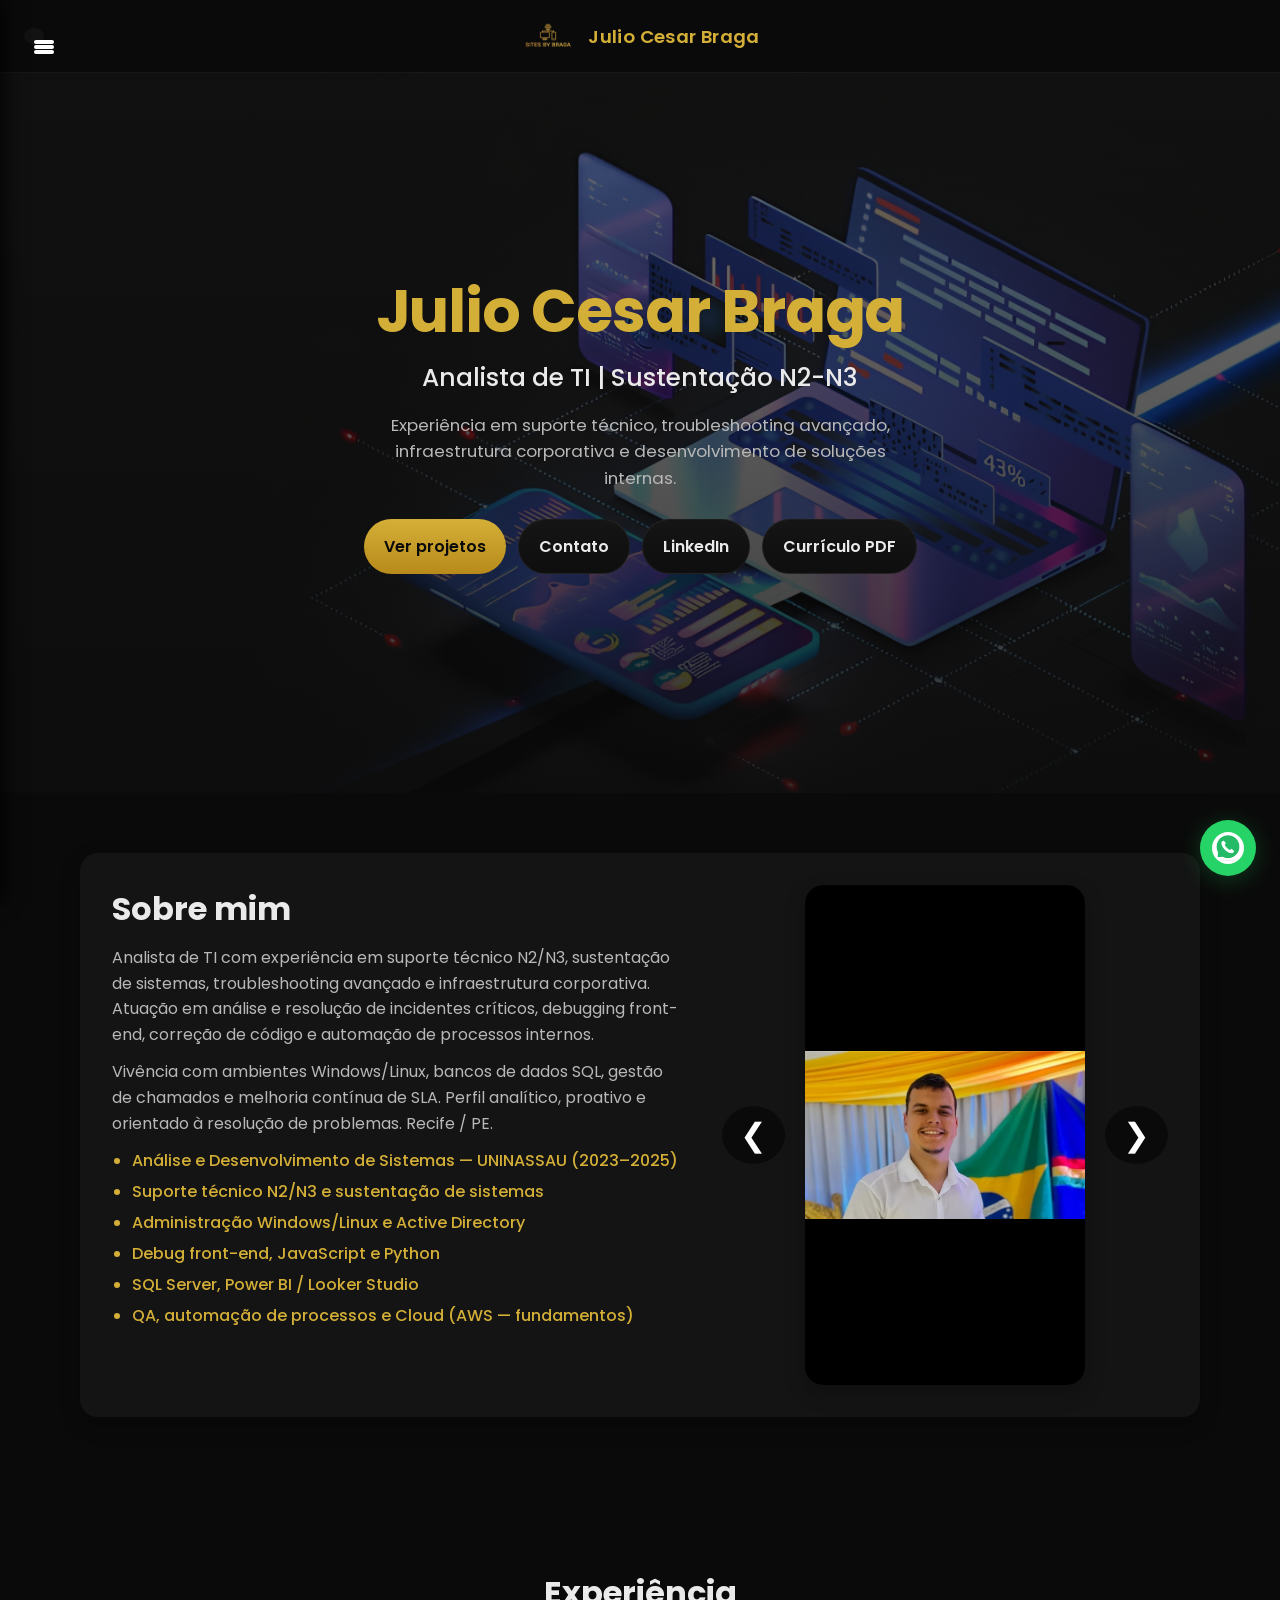
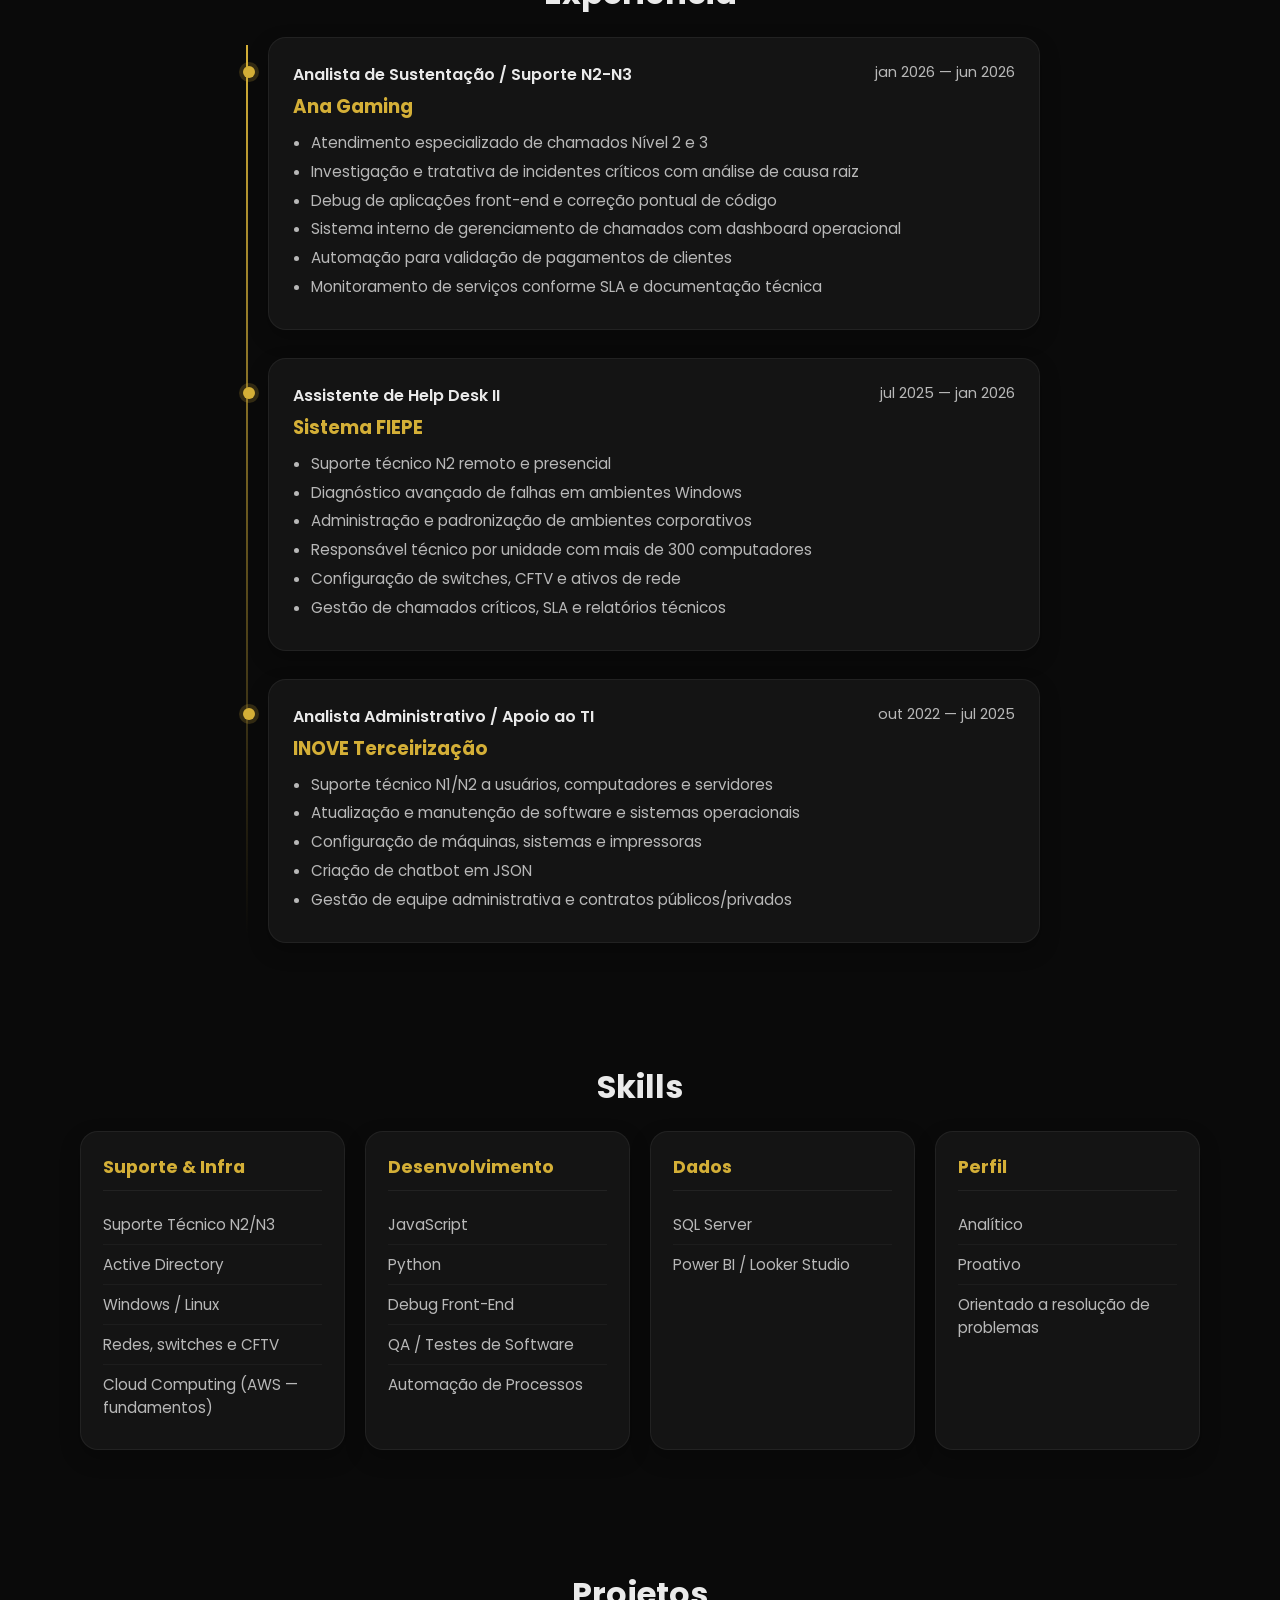
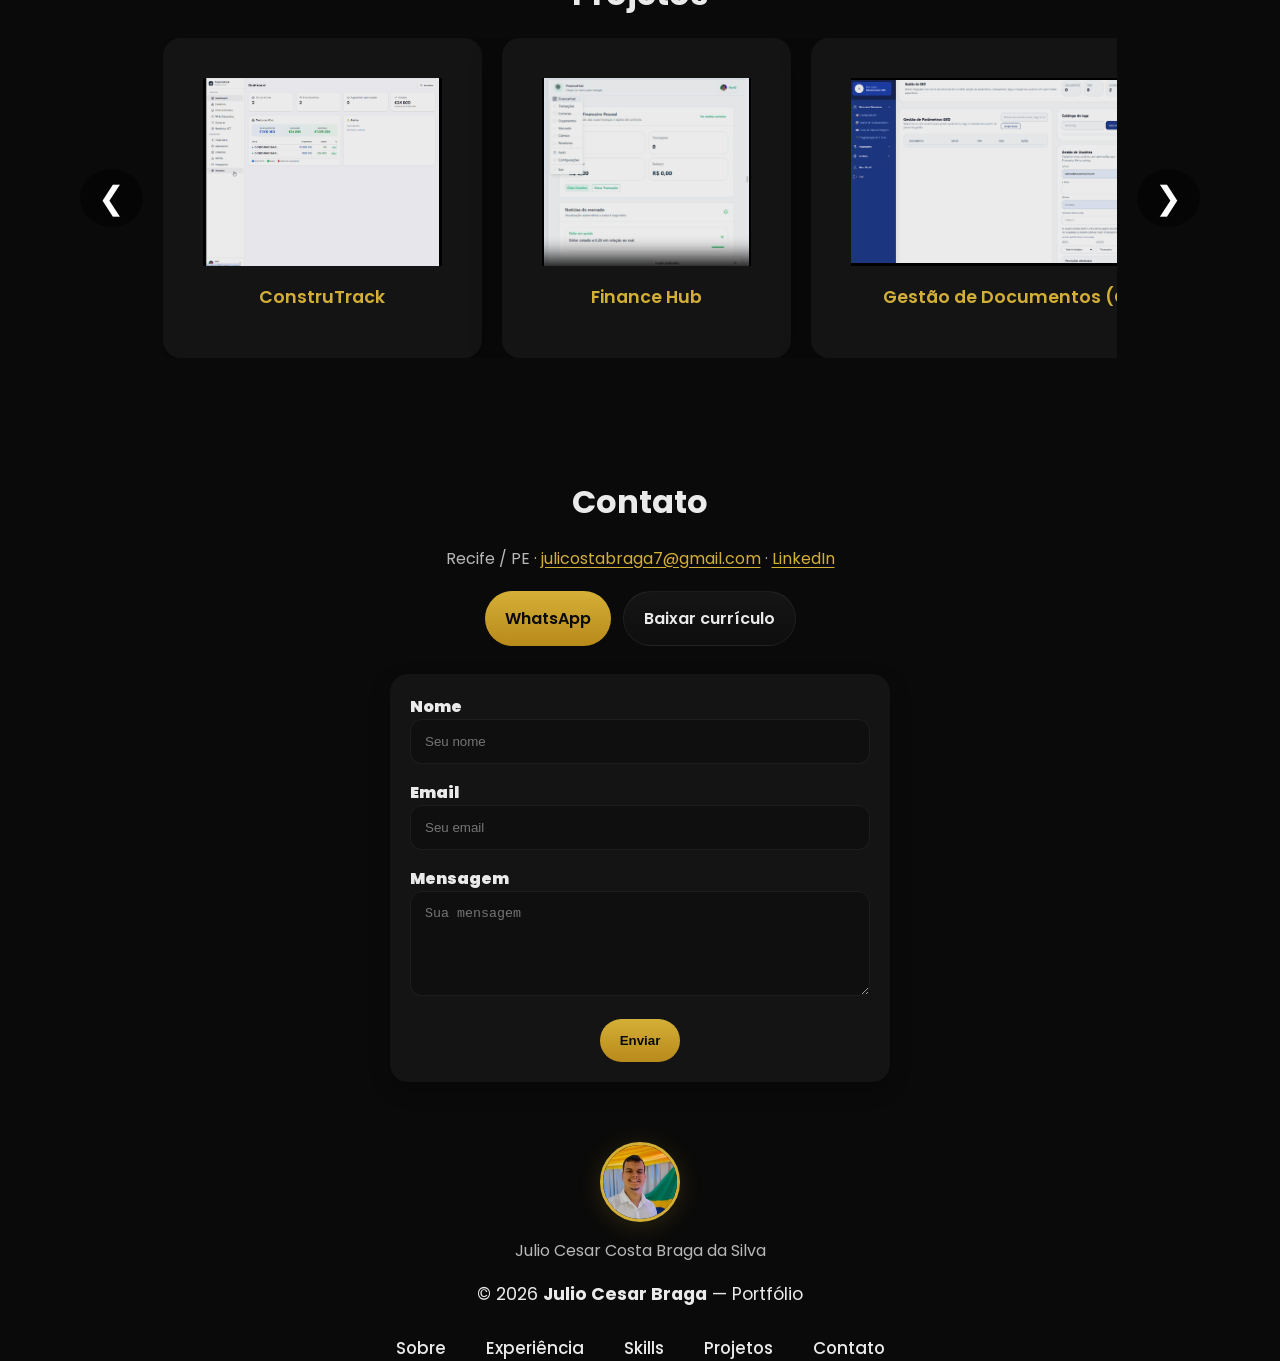
==== index.html @ 17ddb0a3 "Add root index.html for static Vercel hosting without Flask. Co-authored-by: Cursor <cursoragent@cur" ====
<!DOCTYPE html>
<html lang="pt-br">
<head>
  <meta charset="UTF-8" />
  <meta name="viewport" content="width=device-width, initial-scale=1" />
  <title>Julio Cesar Braga — Analista de TI | Sustentação N2-N3</title>
  <meta name="description" content="Portfólio de Julio Cesar Braga — Analista de TI com experiência em sustentação N2/N3, suporte, infraestrutura e desenvolvimento de sistemas." />
  <link rel="icon" href="/static/favicon.svg" type="image/svg+xml">
  <link rel="preconnect" href="https://fonts.googleapis.com">
  <link rel="preconnect" href="https://fonts.gstatic.com" crossorigin>
  <link href="https://fonts.googleapis.com/css2?family=Poppins:wght@300;400;500;600;700&display=swap" rel="stylesheet">
  <link rel="stylesheet" href="/static/styles.css">
</head>
<body>
  <header>
    <div class="nav-header">
      <button class="btn hamb" aria-label="Abrir menu" onclick="toggleMobile()">
        <span class="hamb-icon"></span>
      </button>
      <a href="#topo" class="brand-lockup">
        <img src="/static/img/imghead.png" alt="" class="header-logo" />
        <span class="brand-name">Julio Cesar Braga</span>
      </a>
    </div>
  </header>

  <div id="backdrop" onclick="toggleMobile(false)"></div>
  <nav id="drawer" aria-hidden="true">
    <a href="#sobre" onclick="toggleMobile(false)">Sobre</a>
    <a href="#experiencia" onclick="toggleMobile(false)">Experiência</a>
    <a href="#skills" onclick="toggleMobile(false)">Skills</a>
    <a href="#portfolio" onclick="toggleMobile(false)">Projetos</a>
    <a href="#contato" onclick="toggleMobile(false)">Contato</a>
  </nav>

  <main id="topo">
    <section class="hero">
      <div class="container hero-inner">
        <p class="hero-brand">Julio Cesar Braga</p>
        <h1>Analista de TI | Sustentação N2-N3</h1>
        <p class="muted hero-lead">Experiência em suporte técnico, troubleshooting avançado, infraestrutura corporativa e desenvolvimento de soluções internas.</p>
        <div class="hero-ctas">
          <a href="#portfolio" class="btn gold">Ver projetos</a>
          <a href="#contato" class="btn">Contato</a>
          <a href="https://www.linkedin.com/in/julio-cesar-389a39224" class="btn" target="_blank" rel="noopener">LinkedIn</a>
          <a href="/static/curriculo-julio-cesar.pdf" class="btn" target="_blank" rel="noopener">Currículo PDF</a>
        </div>
      </div>
    </section>

    <section id="sobre" class="section quem-sou-eu">
      <div class="container quem-sou-eu-container">
        <div class="quem-sou-eu-info">
          <h2 class="title-lg">Sobre mim</h2>
          <p>Analista de TI com experiência em suporte técnico N2/N3, sustentação de sistemas, troubleshooting avançado e infraestrutura corporativa. Atuação em análise e resolução de incidentes críticos, debugging front-end, correção de código e automação de processos internos.</p>
          <p class="muted" style="margin-top:12px">Vivência com ambientes Windows/Linux, bancos de dados SQL, gestão de chamados e melhoria contínua de SLA. Perfil analítico, proativo e orientado à resolução de problemas. Recife / PE.</p>
          <ul>
            <li>Análise e Desenvolvimento de Sistemas — UNINASSAU (2023–2025)</li>
            <li>Suporte técnico N2/N3 e sustentação de sistemas</li>
            <li>Administração Windows/Linux e Active Directory</li>
            <li>Debug front-end, JavaScript e Python</li>
            <li>SQL Server, Power BI / Looker Studio</li>
            <li>QA, automação de processos e Cloud (AWS — fundamentos)</li>
          </ul>
        </div>
        <div class="carousel-container">
          <button class="carousel-btn left" onclick="showPrev()" aria-label="Foto anterior">❮</button>
          <div class="carousel-single">
            <img id="carousel-img" src="/static/img/imgdev.jpg" alt="Foto de Julio Cesar Braga" />
          </div>
          <button class="carousel-btn right" onclick="showNext()" aria-label="Próxima foto">❯</button>
        </div>
      </div>
    </section>

    <section id="experiencia" class="section">
      <div class="container">
        <h2 class="title-lg">Experiência</h2>
        <div class="timeline">
          <article class="timeline-item">
            <div class="timeline-meta">
              <span class="timeline-role">Analista de Sustentação / Suporte N2-N3</span>
              <span class="timeline-period">jan 2026 — jun 2026</span>
            </div>
            <h3 class="timeline-company">Ana Gaming</h3>
            <ul>
              <li>Atendimento especializado de chamados Nível 2 e 3</li>
              <li>Investigação e tratativa de incidentes críticos com análise de causa raiz</li>
              <li>Debug de aplicações front-end e correção pontual de código</li>
              <li>Sistema interno de gerenciamento de chamados com dashboard operacional</li>
              <li>Automação para validação de pagamentos de clientes</li>
              <li>Monitoramento de serviços conforme SLA e documentação técnica</li>
            </ul>
          </article>

          <article class="timeline-item">
            <div class="timeline-meta">
              <span class="timeline-role">Assistente de Help Desk II</span>
              <span class="timeline-period">jul 2025 — jan 2026</span>
            </div>
            <h3 class="timeline-company">Sistema FIEPE</h3>
            <ul>
              <li>Suporte técnico N2 remoto e presencial</li>
              <li>Diagnóstico avançado de falhas em ambientes Windows</li>
              <li>Administração e padronização de ambientes corporativos</li>
              <li>Responsável técnico por unidade com mais de 300 computadores</li>
              <li>Configuração de switches, CFTV e ativos de rede</li>
              <li>Gestão de chamados críticos, SLA e relatórios técnicos</li>
            </ul>
          </article>

          <article class="timeline-item">
            <div class="timeline-meta">
              <span class="timeline-role">Analista Administrativo / Apoio ao TI</span>
              <span class="timeline-period">out 2022 — jul 2025</span>
            </div>
            <h3 class="timeline-company">INOVE Terceirização</h3>
            <ul>
              <li>Suporte técnico N1/N2 a usuários, computadores e servidores</li>
              <li>Atualização e manutenção de software e sistemas operacionais</li>
              <li>Configuração de máquinas, sistemas e impressoras</li>
              <li>Criação de chatbot em JSON</li>
              <li>Gestão de equipe administrativa e contratos públicos/privados</li>
            </ul>
          </article>
        </div>
      </div>
    </section>

    <section id="skills" class="section">
      <div class="container">
        <h2 class="title-lg">Skills</h2>
        <div class="skills-grid">
          <div class="skill-group">
            <h3>Suporte & Infra</h3>
            <ul>
              <li>Suporte Técnico N2/N3</li>
              <li>Active Directory</li>
              <li>Windows / Linux</li>
              <li>Redes, switches e CFTV</li>
              <li>Cloud Computing (AWS — fundamentos)</li>
            </ul>
          </div>
          <div class="skill-group">
            <h3>Desenvolvimento</h3>
            <ul>
              <li>JavaScript</li>
              <li>Python</li>
              <li>Debug Front-End</li>
              <li>QA / Testes de Software</li>
              <li>Automação de Processos</li>
            </ul>
          </div>
          <div class="skill-group">
            <h3>Dados</h3>
            <ul>
              <li>SQL Server</li>
              <li>Power BI / Looker Studio</li>
            </ul>
          </div>
          <div class="skill-group">
            <h3>Perfil</h3>
            <ul>
              <li>Analítico</li>
              <li>Proativo</li>
              <li>Orientado a resolução de problemas</li>
            </ul>
          </div>
        </div>
      </div>
    </section>

    <section id="portfolio" class="section">
      <div class="container">
        <h2 class="title-lg">Projetos</h2>
        <div class="carousel-container">
          <button class="carousel-btn left" onclick="moveCarousel(-1)" aria-label="Anterior">❮</button>
          <div class="carousel" id="carousel">

            <div class="carousel-item projeto-preview">
              <div class="preview-anim">
                <div class="projeto-carousel">
                  <img src="/static/img/contrutrack.png" alt="ConstruTrack" class="preview-img" />
                </div>
                <div class="preview-overlay">
                  <div class="preview-actions">
                    <button type="button" class="btn-overlay" onclick="openConstructrackModal(false)">Detalhes</button>
                  </div>
                </div>
              </div>
              <div class="preview-title">ConstruTrack</div>
            </div>

            <div class="carousel-item projeto-preview">
              <div class="preview-anim">
                <div class="projeto-carousel">
                  <img src="/static/img/finance-hub.png" alt="Finance Hub" class="preview-img" />
                </div>
                <div class="preview-overlay">
                  <div class="preview-actions">
                    <button type="button" class="btn-overlay" onclick="openFinanceHubModal(false)">Detalhes</button>
                  </div>
                </div>
              </div>
              <div class="preview-title">Finance Hub</div>
            </div>

            <div class="carousel-item projeto-preview">
              <div class="preview-anim">
                <div class="projeto-carousel">
                  <img src="/static/img/ged-recursos-humanos.png" alt="Módulo de Recursos Humanos" class="preview-img projeto-carousel-img" id="projetoImg" />
                  <button type="button" class="projeto-carousel-btn prev" onclick="mudarImagemProjeto(-1)">❮</button>
                  <button type="button" class="projeto-carousel-btn next" onclick="mudarImagemProjeto(1)">❯</button>
                </div>
                <div class="preview-overlay">
                  <div class="preview-actions">
                    <button type="button" class="btn-overlay" onclick="openGedModal()">Detalhes</button>
                  </div>
                </div>
              </div>
              <div class="preview-title">Gestão de Documentos (GED)</div>
            </div>

            <div class="carousel-item projeto-preview">
              <div class="preview-anim">
                <img src="/static/img/jessicafreitas.jpg" alt="Site Jessica Freitas" class="preview-img" />
                <div class="preview-overlay">
                  <div class="preview-actions">
                    <a href="https://68085a242d617168facb0365--verdant-naiad-d58384.netlify.app/" target="_blank" rel="noopener" class="btn-overlay">Ver site</a>
                    <button type="button" class="btn-overlay" onclick="openProjectModal()">Detalhes</button>
                  </div>
                </div>
              </div>
              <div class="preview-title">Atendimento Psicológico — Jessica Freitas</div>
            </div>

            <div class="carousel-item projeto-preview">
              <div class="preview-anim">
                <div class="projeto-carousel">
                  <img src="/static/img/sistema-relatorio-tecnico.png" alt="Sistema de Relatório Técnico" class="preview-img" />
                </div>
                <div class="preview-overlay">
                  <div class="preview-actions">
                    <button type="button" class="btn-overlay" onclick="openProject3Modal(false)">Detalhes</button>
                  </div>
                </div>
              </div>
              <div class="preview-title">Sistema de Relatório Técnico</div>
            </div>

          </div>
          <button class="carousel-btn right" onclick="moveCarousel(1)" aria-label="Próximo">❯</button>
        </div>
      </div>
    </section>

    <section id="contato" class="section">
      <div class="container">
        <h2 class="title-lg">Contato</h2>
        <p class="muted contact-intro">Recife / PE · <a href="mailto:julicostabraga7@gmail.com">julicostabraga7@gmail.com</a> · <a href="https://www.linkedin.com/in/julio-cesar-389a39224" target="_blank" rel="noopener">LinkedIn</a></p>
        <div class="contact-links">
          <a href="https://wa.me/5581987370011" class="btn gold" target="_blank" rel="noopener">WhatsApp</a>
          <a href="/static/curriculo-julio-cesar.pdf" class="btn" target="_blank" rel="noopener">Baixar currículo</a>
        </div>
        <form class="card contato-form" onsubmit="sendEmail(event)">
          <label>
            Nome
            <input class="input" type="text" id="nome" placeholder="Seu nome" required>
          </label>
          <label>
            Email
            <input class="input" type="email" id="email" placeholder="Seu email" required>
          </label>
          <label>
            Mensagem
            <textarea class="input" id="mensagem" rows="5" placeholder="Sua mensagem" required></textarea>
          </label>
          <button class="btn gold" type="submit">Enviar</button>
        </form>
      </div>
    </section>
  </main>

  <footer>
    <div class="container footer">
      <div class="dev-info">
        <img src="/static/img/imgdev.jpg" alt="Julio Cesar Braga" class="dev-photo" />
        <span>Julio Cesar Costa Braga da Silva</span>
      </div>
      <span class="brand-footer">© <span id="year"></span> <b>Julio Cesar Braga</b> — Portfólio</span>
      <nav class="footer-nav">
        <a href="#sobre">Sobre</a>
        <a href="#experiencia">Experiência</a>
        <a href="#skills">Skills</a>
        <a href="#portfolio">Projetos</a>
        <a href="#contato">Contato</a>
      </nav>
    </div>
  </footer>

  <a href="https://wa.me/5581987370011" class="whatsapp-float" target="_blank" rel="noopener" aria-label="WhatsApp">
    <img src="/static/img/WhatsApp.jpg" alt="WhatsApp" class="whatsapp-icon" />
  </a>

  <!-- MODAL Jessica Freitas -->
  <div id="projectModal" class="modal" role="dialog" aria-modal="true" aria-labelledby="jessica-title">
    <div class="modal-overlay" onclick="closeProjectModal()"></div>
    <div class="modal-content">
      <button type="button" class="modal-close" onclick="closeProjectModal()" aria-label="Fechar">✕</button>
      <div class="modal-header">
        <h2 id="jessica-title">Site Institucional e Agendamento para Psicóloga</h2>
      </div>
      <div class="modal-body">
        <div class="modal-section">
          <h3>Resumo</h3>
          <p>Site institucional e de agendamento para psicóloga online. Desenvolvido com HTML5, CSS3 e JavaScript puro (Vanilla JS), sem dependência de frameworks. Conta com sistema de agendamento interativo com calendário dinâmico, bloqueio de horários por sessão, integração com WhatsApp e layout totalmente responsivo para mobile.</p>
        </div>
        <div class="modal-section">
          <h3>Funcionalidades</h3>
          <ul class="features-list">
            <li><strong>Header fixo com navegação suave</strong> entre seções</li>
            <li><strong>Menu hambúrguer responsivo</strong> para mobile</li>
            <li><strong>Modal de agendamento</strong> com abertura/fechamento por clique, ESC e clique fora</li>
            <li><strong>Calendário interativo</strong> com seleção de mês → dia → horário</li>
            <li><strong>Bloqueio de horários</strong> com sessionStorage</li>
            <li><strong>Integração com WhatsApp</strong> via wa.me</li>
            <li><strong>Validação de formulário</strong> e SEO básico</li>
          </ul>
        </div>
        <div class="modal-section">
          <h3>Tecnologias</h3>
          <div class="tech-grid">
            <div class="tech-item"><strong>HTML5</strong> — Estrutura e semântica</div>
            <div class="tech-item"><strong>CSS3</strong> — Estilização e responsividade</div>
            <div class="tech-item"><strong>JavaScript (Vanilla)</strong> — Interatividade</div>
            <div class="tech-item"><strong>Font Awesome 6</strong> — Ícones</div>
          </div>
        </div>
      </div>
      <div class="modal-footer">
        <a href="https://68085a242d617168facb0365--verdant-naiad-d58384.netlify.app/" class="btn" target="_blank" rel="noopener">Abrir site</a>
        <button type="button" class="btn gold" onclick="closeProjectModal()">Fechar</button>
      </div>
    </div>
  </div>

  <!-- MODAL GED -->
  <div id="gedModal" class="modal" role="dialog" aria-modal="true" aria-labelledby="ged-title">
    <div class="modal-overlay" onclick="closeGedModal()"></div>
    <div class="modal-content">
      <button type="button" class="modal-close" onclick="closeGedModal()" aria-label="Fechar">✕</button>
      <div class="modal-header">
        <h2 id="ged-title">Gestão de Documentos (GED)</h2>
      </div>
      <div class="modal-body">
        <div class="modal-section">
          <h3>Resumo</h3>
          <p>Módulo de gestão documental com foco em Recursos Humanos e rotinas administrativas — organização, visualização e fluxo de documentos em ambiente corporativo.</p>
        </div>
        <div class="modal-section">
          <h3>Destaques</h3>
          <ul class="features-list">
            <li>Telas de RH e gestão documental</li>
            <li>Interface orientada a operação diária</li>
            <li>Carrossel de prévias no portfólio</li>
          </ul>
        </div>
      </div>
      <div class="modal-footer">
        <button type="button" class="btn gold" onclick="closeGedModal()">Fechar</button>
      </div>
    </div>
  </div>

  <!-- MODAL Relatório Técnico -->
  <div id="project3Modal" class="modal" role="dialog" aria-modal="true" aria-labelledby="relatorio-title">
    <div class="modal-overlay" onclick="closeProject3Modal()"></div>
    <div class="modal-content">
      <button type="button" class="modal-close" onclick="closeProject3Modal()" aria-label="Fechar">✕</button>
      <div class="modal-header">
        <h2 id="relatorio-title">Sistema de Relatório Técnico</h2>
      </div>
      <div class="modal-body">
        <div class="modal-section video-section">
          <video id="project3Video" controls preload="metadata" style="width:100%; max-height:360px; background:#000">
            <source src="/static/img/projeto-relatorio-video.mp4" type="video/mp4">
            Seu navegador não suporta vídeo.
          </video>
        </div>
        <div class="modal-section">
          <h3>Resumo</h3>
          <p>Aplicação web progressiva (PWA) em React + JavaScript para geração de relatórios técnicos de engenharia civil. Permite criar, editar e exportar relatórios de vistoria predial em PDF com fotos lado a lado, editor de imagens, parecer técnico automatizado e histórico por pastas. Funciona offline; Firebase Hosting serve os ficheiros estáticos.</p>
        </div>
        <div class="modal-section">
          <h3>Funcionalidades principais</h3>
          <ul class="features-list">
            <li><strong>3 tipos de relatório</strong>: Pessoa Física, Condomínio, Empresa</li>
            <li><strong>Formulário dinâmico</strong> conforme o tipo selecionado</li>
            <li><strong>Upload de fotos</strong> com compressão automática</li>
            <li><strong>Editor de fotos embutido</strong> e comparativo no PDF</li>
            <li><strong>Parecer técnico</strong> com modelos pré-definidos</li>
            <li><strong>Histórico</strong> organizado por mês e pastas</li>
            <li><strong>Assinatura digital</strong> via canvas</li>
            <li><strong>Offline / Client-side</strong> com localStorage</li>
          </ul>
        </div>
        <div class="modal-section">
          <h3>Tecnologias</h3>
          <div class="tech-grid">
            <div class="tech-item"><strong>Linguagem:</strong> JavaScript (ES6+)</div>
            <div class="tech-item"><strong>Framework:</strong> React 18 (Vite)</div>
            <div class="tech-item"><strong>PDF:</strong> jsPDF</div>
            <div class="tech-item"><strong>Imagens:</strong> Canvas API + compressão</div>
            <div class="tech-item"><strong>Storage:</strong> localStorage</div>
            <div class="tech-item"><strong>Host:</strong> Firebase Hosting</div>
          </div>
        </div>
      </div>
      <div class="modal-footer">
        <button type="button" class="btn gold" onclick="closeProject3Modal()">Fechar</button>
      </div>
    </div>
  </div>

  <!-- MODAL Finance Hub -->
  <div id="financeHubModal" class="modal" role="dialog" aria-modal="true" aria-labelledby="finance-title">
    <div class="modal-overlay" onclick="closeFinanceHubModal()"></div>
    <div class="modal-content">
      <button type="button" class="modal-close" onclick="closeFinanceHubModal()" aria-label="Fechar">✕</button>
      <div class="modal-header">
        <h2 id="finance-title">Finance Hub</h2>
      </div>
      <div class="modal-body">
        <div class="modal-section video-section">
          <video id="financeHubVideo" controls preload="metadata" style="width:100%; max-height:360px; background:#000">
            <source src="/static/finance-hub-video.mp4" type="video/mp4">
            Seu navegador não suporta vídeo.
          </video>
        </div>
        <div class="modal-section">
          <h3>Resumo</h3>
          <p>Aplicação web full-stack de controle financeiro pessoal com dashboard interativo, gestão de carteiras, transações, orçamentos e monitoramento do mercado de ações e câmbio em tempo real.</p>
        </div>
        <div class="modal-section">
          <h3>Funcionalidades principais</h3>
          <ul class="features-list">
            <li><strong>Autenticação completa</strong> com cadastro, login e admin</li>
            <li><strong>Carteiras financeiras</strong> (conta, dinheiro, investimento, cartão)</li>
            <li><strong>Transações</strong> com categorização e filtros</li>
            <li><strong>Orçamentos</strong> por categoria com progresso visual</li>
            <li><strong>Dashboard</strong> com resumo e notícias do mercado</li>
            <li><strong>Mercado de ações</strong> e conversor de câmbio</li>
            <li><strong>Tema claro/escuro</strong> e múltiplos idiomas</li>
          </ul>
        </div>
        <div class="modal-section">
          <h3>Stack</h3>
          <div class="tech-grid">
            <div class="tech-item"><strong>Frontend:</strong> Vue 3 + Nuxt 3</div>
            <div class="tech-item"><strong>Linguagem:</strong> TypeScript</div>
            <div class="tech-item"><strong>UI:</strong> Tailwind CSS + Nuxt UI</div>
            <div class="tech-item"><strong>DB/Auth:</strong> Supabase PostgreSQL</div>
            <div class="tech-item"><strong>APIs:</strong> Brapi.dev, Frankfurter</div>
          </div>
        </div>
      </div>
      <div class="modal-footer">
        <button type="button" class="btn gold" onclick="closeFinanceHubModal()">Fechar</button>
      </div>
    </div>
  </div>

  <!-- MODAL ConstruTrack -->
  <div id="constructrackModal" class="modal" role="dialog" aria-modal="true" aria-labelledby="constructrack-title">
    <div class="modal-overlay" onclick="closeConstructrackModal()"></div>
    <div class="modal-content">
      <button type="button" class="modal-close" onclick="closeConstructrackModal()" aria-label="Fechar">✕</button>
      <div class="modal-header">
        <h2 id="constructrack-title">ConstruTrack</h2>
      </div>
      <div class="modal-body">
        <div class="modal-section video-section">
          <video id="constructrackVideo" controls preload="metadata" style="width:100%; max-height:360px; background:#000">
            <source src="/static/contrutrack-video.mp4" type="video/mp4">
            Seu navegador não suporta vídeo.
          </video>
        </div>
        <div class="modal-section">
          <h3>Resumo</h3>
          <p>Plataforma de gestão de projetos de construção civil que reúne tarefas, equipes, controle de materiais, prazos e relatórios em um único painel — para dar visibilidade ao canteiro e agilizar entregas.</p>
        </div>
        <div class="modal-section">
          <h3>Funcionalidades principais</h3>
          <ul class="features-list">
            <li><strong>Dashboard de obras</strong> com progresso e custos</li>
            <li><strong>Gestão de tarefas</strong> com atribuição para equipes</li>
            <li><strong>Controle de materiais</strong> por etapa</li>
            <li><strong>Relatórios</strong> exportáveis</li>
            <li><strong>Agenda de obra</strong> com marcos e prazos</li>
            <li><strong>Autenticação</strong> com usuários e permissões</li>
          </ul>
        </div>
        <div class="modal-section">
          <h3>Tecnologias</h3>
          <div class="tech-grid">
            <div class="tech-item"><strong>Front-end:</strong> React + Tailwind CSS</div>
            <div class="tech-item"><strong>Back-end:</strong> Node.js + Express</div>
            <div class="tech-item"><strong>Banco:</strong> SQL Server</div>
            <div class="tech-item"><strong>Infra:</strong> AWS S3 + Azure DevOps</div>
          </div>
        </div>
      </div>
      <div class="modal-footer">
        <button type="button" class="btn gold" onclick="closeConstructrackModal()">Fechar</button>
      </div>
    </div>
  </div>

  <script src="/static/script.js"></script>
</body>
</html>
---- static/styles.css ----
:root {
  --bg: #0a0a0a;
  --bg-2: #121212;
  --text: #eaeaea;
  --muted: #b8b8b8;
  --gold: #d4af37;
  --gold-2: #b88a1b;
  --card: #141414;
  --stroke: rgba(255,255,255,.06);
  --radius: 18px;
  --shadow: 0 10px 30px rgba(0,0,0,.45);
  --shadow-soft: 0 8px 20px rgba(0,0,0,.25);
}

* {
  box-sizing: border-box;
  margin: 0;
  padding: 0;
}
html {
  scroll-behavior: smooth;
}
body {
  background: var(--bg);
  color: var(--text);
  font-family: Poppins, system-ui, sans-serif;
}
a {
  text-decoration: none;
  color: inherit;
}
img {
  max-width: 100%;
}

/* Containers e Layout */
.container {
  width: min(1120px, 92%);
  margin: auto;
}
.section {
  padding: 60px 0;
}
.title-lg {
  font-size: 2rem;
  margin-bottom: 20px;
  text-align: center;
}
.grid {
  display: grid;
  gap: 20px;
  grid-template-columns: repeat(auto-fit, minmax(240px, 1fr));
}
.card {
  background: var(--card);
  padding: 20px;
  border-radius: var(--radius);
  box-shadow: var(--shadow-soft);
  text-align: center;
}
.muted {
  color: var(--muted);
}

/* Header */
header {
  width: 100%;
  background: #0a0a0a;
  position: sticky;
  top: 0;
  z-index: 50;
  min-height: 72px;
  display: flex;
  align-items: center;
  justify-content: center;
  border-bottom: 1px solid var(--stroke);
}
.nav-header {
  width: 100%;
  display: flex;
  align-items: center;
  justify-content: center;
  position: relative;
  min-height: 72px;
  padding: 8px 0;
}
.brand-lockup {
  display: flex;
  align-items: center;
  gap: 12px;
  z-index: 2;
}
.header-logo {
  display: block;
  width: 56px;
  height: 56px;
  object-fit: contain;
}
.brand-name {
  font-size: 1.15rem;
  font-weight: 600;
  letter-spacing: 0.02em;
  color: var(--gold);
}
.btn.hamb {
  position: absolute;
  left: 24px;
  top: 50%;
  transform: translateY(-50%);
  font-size: 1.5rem;
  background: rgba(20,20,20,0.85);
  color: #eaeaea;
  border: none;
  padding: 8px 10px;
  border-radius: 50%;
  cursor: pointer;
  z-index: 3;
  transition: background 0.2s, transform 0.2s;
}
.btn.hamb:active,
.btn.hamb:focus {
  background: var(--gold);
  color: #181818;
  transform: scale(1.1);
}
.hamb-icon {
  display: block;
  width: 28px;
  height: 28px;
  background: none;
  position: relative;
}
.hamb-icon::before,
.hamb-icon::after,
.hamb-icon {
  content: "";
  display: block;
  height: 4px;
  width: 100%;
  background: #fff;
  border-radius: 2px;
  margin: 5px 0;
}
.hamb-icon::before {
  position: absolute;
  top: 0;
}
.hamb-icon {
  position: absolute;
  top: 12px;
}
.hamb-icon::after {
  position: absolute;
  bottom: 0;
}

/* Nav */
nav {
  display: flex;
  gap: 40px;
  justify-content: center;
  align-items: center;
  margin-bottom: 18px;
}

/* Botões */
.btn {
  display: inline-flex;
  align-items: center;
  gap: 10px;
  padding: 14px 20px;
  border-radius: 999px;
  border: 1px solid var(--stroke);
  background: linear-gradient(180deg, #151515, #0e0e0e);
  color: var(--text);
  font-weight: 600;
  cursor: pointer;
}
.btn.gold {
  background: linear-gradient(180deg, var(--gold), var(--gold-2));
  color: #0a0a0a;
  border: none;
}

/* Inputs */
.input {
  width: 100%;
  padding: 14px;
  border-radius: 12px;
  background: #0f0f0f;
  border: 1px solid var(--stroke);
  color: var(--text);
}
.input:focus {
  border-color: var(--gold);
  box-shadow: 0 0 0 3px rgba(212,175,55,.25);
}

/* HERO */
.hero {
  min-height: min(92vh, 720px);
  padding: 88px 0 100px;
  text-align: center;
  background:
    linear-gradient(180deg, rgba(10,10,10,0.55) 0%, rgba(10,10,10,0.82) 100%),
    url('/static/img/img1.jpg') center center/cover no-repeat;
  position: relative;
  display: flex;
  align-items: center;
}
.hero-inner {
  position: relative;
  z-index: 2;
  max-width: 760px;
}
.hero-brand {
  font-size: clamp(2.4rem, 6vw, 3.75rem);
  font-weight: 700;
  line-height: 1.05;
  color: var(--gold);
  margin-bottom: 16px;
  letter-spacing: -0.02em;
}
.hero h1 {
  font-size: clamp(1.15rem, 2.4vw, 1.55rem);
  font-weight: 500;
  color: var(--text);
  margin-bottom: 16px;
}
.hero-lead {
  max-width: 540px;
  margin: 0 auto 28px;
  line-height: 1.55;
  font-size: 1.05rem;
}
.hero-ctas {
  display: flex;
  flex-wrap: wrap;
  gap: 12px;
  justify-content: center;
}

/* Carrossel */
.carousel-container {
  display: flex;
  align-items: center;
  justify-content: center;
  gap: 20px;
  margin: 0;
  flex: 1;             /* agora ocupa toda a largura disponível */
  position: relative;
}
.carousel-single {
  width: 280px;     /* ocupa 80% da largura disponível */
  max-width: 540px; /* não deixa estourar em telas muito grandes */
  height: 500px;
  display: flex;
  align-items: center;
  justify-content: center;
  background: #181818;
  border-radius: var(--radius);
  box-shadow: var(--shadow-soft);
  overflow: hidden;
}
.carousel-single img {
  width: 100%;
  height: 100%;
  object-fit: contain; /* mostra a imagem inteira */
  background: #000;    /* fundo preto para não ficar feio */
  border-radius: var(--radius);
}
.carousel-btn {
  background: rgba(0,0,0,.5);
  border: none;
  color: #fff;
  font-size: 2rem;
  padding: 10px 18px;
  border-radius: 50%;
  cursor: pointer;
  transition: background 0.2s;
  position: static;
}
.carousel-btn:hover {
  background: #d4af37;
  color: #181818;
}

/* Carrossel estilo Netflix */
.carousel {
  display: flex;
  gap: 20px;
  overflow-x: auto;
  scroll-behavior: smooth;
}
.carousel::-webkit-scrollbar {
  display: none;
}
.carousel-item {
  min-width: 250px;
  flex: 0 0 auto;
  background: var(--card);
  border-radius: var(--radius);
  padding: 40px;
  text-align: center;
  box-shadow: var(--shadow);
}
.carousel-btn.left { left: 0; }
.carousel-btn.right { right: 0; }

/* Portfólio - aumentar altura do card */
.projeto-preview {
  min-width: 280px;
  max-width: 420px;
  height: 320px; /* antes estava 240px */
  box-shadow: 0 8px 32px rgba(0,0,0,0.25);
  border-radius: var(--radius);
  overflow: hidden;
  position: relative;
  transition: transform 0.2s;
  background: var(--card);
  display: flex;
  flex-direction: column;
  justify-content: flex-end;
}
.projeto-preview:hover {
  transform: scale(1.04);
  box-shadow: 0 12px 40px rgba(212,175,55,0.18);
}
.preview-link {
  display: block;
  height: 100%;
  text-decoration: none;
  color: inherit;
}
.preview-anim {
  position: relative;
  width: 100%;
  height: 80%;
  overflow: hidden;
}
.projeto-carousel {
  position: relative;
  width: 100%;
  height: 100%;
}
.projeto-carousel-img {
  width: 100%;
  height: 100%;
  object-fit: cover;
  transition: all 0.3s ease;
}
.projeto-carousel-btn {
  position: absolute;
  top: 50%;
  transform: translateY(-50%);
  background: rgba(0, 0, 0, 0.6);
  border: none;
  color: var(--gold);
  font-size: 1.5rem;
  padding: 8px 12px;
  border-radius: 4px;
  cursor: pointer;
  z-index: 10;
  transition: all 0.2s;
  display: none;
}
.projeto-carousel-btn:hover {
  background: var(--gold);
  color: #0a0a0a;
}
.projeto-carousel:hover .projeto-carousel-btn {
  display: block;
}
.projeto-carousel-btn.prev {
  left: 8px;
}
.projeto-carousel-btn.next {
  right: 8px;
}
.preview-img {
  width: 100%;
  height: 100%;
  object-fit: contain; /* mostra a imagem inteira */
  background: #000;    /* fundo para as bordas laterais */
  transition: filter 0.3s;
  filter: brightness(0.92);
}
.projeto-preview:hover .preview-img {
  filter: brightness(1.08) blur(1px);
}
.preview-overlay {
  position: absolute;
  inset: 0;
  background: rgba(0,0,0,0.38);
  display: flex;
  align-items: center;
  justify-content: center;
  opacity: 0;
  transition: opacity 0.3s;
}
.projeto-preview:hover .preview-overlay {
  opacity: 1;
}
.preview-text {
  color: var(--gold);
  font-size: 1.3rem;
  font-weight: 700;
  background: rgba(20,20,20,0.7);
  padding: 12px 28px;
  border-radius: 999px;
  box-shadow: 0 2px 8px rgba(0,0,0,0.18);
}
.preview-title {
  padding: 18px 0 8px 0;
  text-align: center;
  font-size: 1.1rem;
  font-weight: 600;
  color: var(--gold);
}

/* Responsivo */
@media (max-width: 600px) {
  .projeto-preview {
    min-width: 90vw;
    max-width: 98vw;
    height: 240px;
  }
  .preview-title {
    font-size: 1rem;
    padding: 10px 0 4px 0;
  }
}

/* Quem sou eu */
.quem-sou-eu-container {
  display: flex;
  align-items: flex-start;
  gap: 40px;
  background: var(--card);
  border-radius: var(--radius);
  box-shadow: var(--shadow-soft);
  padding: 32px;
  margin-bottom: 32px;
  flex-wrap: wrap;
}
.quem-sou-eu-info {
  flex: 1 1 320px;
  min-width: 260px;
}
.quem-sou-eu-info h2 {
  margin-bottom: 12px;
  text-align: left;
}
.quem-sou-eu-info p {
  line-height: 1.6;
  color: var(--muted);
}
.quem-sou-eu-info ul {
  margin-top: 12px;
  padding-left: 20px;
}
.quem-sou-eu-info li {
  margin-bottom: 6px;
  color: var(--gold);
  font-weight: 500;
}

/* Timeline — Experiência */
.timeline {
  display: flex;
  flex-direction: column;
  gap: 28px;
  max-width: 800px;
  margin: 0 auto;
  position: relative;
  padding-left: 28px;
}
.timeline::before {
  content: "";
  position: absolute;
  left: 6px;
  top: 8px;
  bottom: 8px;
  width: 2px;
  background: linear-gradient(180deg, var(--gold), transparent);
}
.timeline-item {
  position: relative;
  background: var(--card);
  border: 1px solid var(--stroke);
  border-radius: var(--radius);
  padding: 24px;
  box-shadow: var(--shadow-soft);
}
.timeline-item::before {
  content: "";
  position: absolute;
  left: -26px;
  top: 28px;
  width: 12px;
  height: 12px;
  border-radius: 50%;
  background: var(--gold);
  box-shadow: 0 0 0 4px rgba(212,175,55,0.2);
}
.timeline-meta {
  display: flex;
  flex-wrap: wrap;
  gap: 8px 16px;
  justify-content: space-between;
  margin-bottom: 6px;
}
.timeline-role {
  font-weight: 600;
  color: var(--text);
}
.timeline-period {
  font-size: 0.9rem;
  color: var(--muted);
}
.timeline-company {
  color: var(--gold);
  font-size: 1.15rem;
  margin-bottom: 12px;
}
.timeline-item ul {
  padding-left: 18px;
  color: var(--muted);
}
.timeline-item li {
  margin-bottom: 6px;
  line-height: 1.5;
  font-size: 0.95rem;
}

/* Skills */
.skills-grid {
  display: grid;
  gap: 20px;
  grid-template-columns: repeat(auto-fit, minmax(220px, 1fr));
}
.skill-group {
  background: var(--card);
  border: 1px solid var(--stroke);
  border-radius: var(--radius);
  padding: 22px;
  box-shadow: var(--shadow-soft);
}
.skill-group h3 {
  color: var(--gold);
  font-size: 1.1rem;
  margin-bottom: 14px;
  padding-bottom: 10px;
  border-bottom: 1px solid var(--stroke);
}
.skill-group ul {
  list-style: none;
  padding: 0;
}
.skill-group li {
  padding: 8px 0;
  color: var(--muted);
  font-size: 0.95rem;
  border-bottom: 1px solid rgba(255,255,255,0.04);
}
.skill-group li:last-child {
  border-bottom: none;
}

.contact-intro {
  text-align: center;
  margin-bottom: 20px;
  line-height: 1.6;
}
.contact-intro a {
  color: var(--gold);
  text-decoration: underline;
  text-underline-offset: 3px;
}
.contact-links {
  display: flex;
  flex-wrap: wrap;
  gap: 12px;
  justify-content: center;
  margin-bottom: 28px;
}

/* Formulário de Contato */
.contato-form {
  display: flex;
  flex-direction: column;
  gap: 16px;
  max-width: 500px;
  margin: auto;
}
.contato-form label {
  font-weight: 1000;
  text-align: left;
  gap: 20px;
}
.contato-form button {
  align-self: center;
}

/* WhatsApp Flutuante */
.whatsapp-float {
  position: fixed;
  bottom: 24px;
  right: 24px;
  background: #25D366;
  width: 56px;
  height: 56px;
  display: flex;
  align-items: center;
  justify-content: center;
  border-radius: 50%;
  box-shadow: 0 4px 24px rgba(37,211,102,0.25);
  transition: box-shadow 0.2s, transform 0.2s;
  z-index: 100;
  border: none;
  outline: none;
  cursor: pointer;
}
.whatsapp-float:hover {
  box-shadow: 0 0 0 8px rgba(37,211,102,0.15);
  transform: scale(1.08);
}
.whatsapp-icon {
  width: 32px;
  height: 32px;
  object-fit: cover;
  border-radius: 50%;
  background: transparent;
  display: block;
}
@keyframes pulse {
  0% { box-shadow: 0 0 0 0 rgba(212,175,55,.7); }
  70% { box-shadow: 0 0 0 20px rgba(212,175,55,0); }
  100% { box-shadow: 0 0 0 0 rgba(212,175,55,0); }
}

/* Footer */
.footer {
  display: flex;
  flex-direction: column;
  align-items: center;
  gap: 18px;
}
.dev-info {
  display: flex;
  flex-direction: column;
  align-items: center;
  gap: 8px;
  font-size: 1rem;
  color: var(--muted);
}
.dev-photo {
  width: 80px;
  height: 80px;
  border-radius: 50%;
  object-fit: cover;
  margin-bottom: 8px;
  border: 3px solid var(--gold);
  box-shadow: 0 4px 24px rgba(212,175,55,0.18), 0 2px 8px rgba(0,0,0,0.25);
  background: #181818;
  transition: transform 0.2s;
}
.dev-photo:hover {
  transform: scale(1.05);
}
.brand-footer {
  font-size: 1.1rem;
  color: var(--text);
  text-align: center;
}
.footer-nav {
  display: flex;
  justify-content: center;
  gap: 40px;
  margin-top: 10px;
  margin-bottom: 0;
}
.footer-nav a {
  color: var(--text);
  font-size: 1.05rem;
  font-weight: 500;
  text-decoration: none;
  transition: color 0.2s;
}
.footer-nav a:hover {
  color: var(--gold);
}

/* Menu Mobile */
#backdrop {
  display: none;
  position: fixed;
  top: 0;
  left: 0;
  width: 100vw;
  height: 100vh;
  background: rgba(0,0,0,0.7);
  z-index: 99;
}
#drawer {
  position: fixed;
  top: 0;
  left: 0;
  width: 250px;
  height: 100vh;
  background: #181818;
  box-shadow: 2px 0 20px #000;
  transform: translateX(-100%);
  transition: transform 0.3s;
  z-index: 100;
  display: flex;
  flex-direction: column;
  gap: 32px;
  padding: 40px 24px;
}
#drawer[aria-hidden="false"] {
  transform: translateX(0);
}

/* Responsivo para celular */
@media (max-width: 900px) {
  .quem-sou-eu-container {
    flex-direction: column;
    align-items: center;
    gap: 24px;
    padding: 18px;
  }
  .carousel-container {
    flex: 1 1 100%;
    width: 100%;
    justify-content: center;
  }
  .carousel-single {
    width: 90vw;
    max-width: 340px;
    height: 320px;
  }
  .quem-sou-eu-info {
    width: 100%;
    min-width: unset;
  }
}
@media (max-width: 600px) {
  .header-logo {
    width: 44px;
    height: 44px;
  }
  .brand-name {
    font-size: 0.95rem;
  }
  .nav-header {
    min-height: 64px;
  }
  header {
    min-height: 64px;
  }
  .btn.hamb {
    left: 10px;
    font-size: 1.1rem;
    padding: 4px 6px;
  }
  .hamb-icon {
    width: 18px;
    height: 18px;
  }
  .hero {
    min-height: auto;
    padding: 64px 0 72px;
  }
  .timeline {
    padding-left: 22px;
  }
  .timeline-item::before {
    left: -20px;
  }
}

/* MODAL DETALHES PROJETO */
.modal {
  display: none;
  position: fixed;
  inset: 0;
  z-index: 1000;
  align-items: center;
  justify-content: center;
  padding: 20px;
}
.modal.show {
  display: flex;
}
.modal-overlay {
  position: absolute;
  inset: 0;
  background: rgba(0,0,0,0.85);
  cursor: pointer;
  animation: fadeIn 0.3s ease-out;
}
.modal-content {
  position: relative;
  background: linear-gradient(135deg, var(--bg-2) 0%, #0f1419 100%);
  border: 1px solid var(--stroke);
  border-radius: var(--radius);
  box-shadow: 0 20px 60px rgba(0,0,0,0.8);
  max-width: 700px;
  width: 100%;
  max-height: 85vh;
  overflow-y: auto;
  animation: slideUp 0.3s ease-out;
  color: var(--text);
}
.modal-close {
  position: absolute;
  top: 16px;
  right: 16px;
  background: rgba(255,255,255,0.08);
  border: 1px solid var(--stroke);
  color: var(--text);
  width: 36px;
  height: 36px;
  border-radius: 50%;
  font-size: 1.2rem;
  cursor: pointer;
  display: flex;
  align-items: center;
  justify-content: center;
  transition: all 0.2s;
  z-index: 10;
}
.modal-close:hover {
  background: var(--gold);
  color: #0a0a0a;
  border-color: var(--gold);
}
.modal-header {
  padding: 32px 24px 16px;
  border-bottom: 1px solid var(--stroke);
  background: linear-gradient(180deg, rgba(212,175,55,0.08) 0%, transparent 100%);
}
.modal-header h2 {
  font-size: 1.8rem;
  color: var(--gold);
  margin: 0;
  line-height: 1.2;
}
.modal-body {
  padding: 28px 24px;
}
.modal-section {
  margin-bottom: 28px;
}
.modal-section:last-child {
  margin-bottom: 0;
}
.modal-section h3 {
  font-size: 1.2rem;
  color: var(--gold);
  margin-bottom: 12px;
  display: flex;
  align-items: center;
  gap: 8px;
}
.modal-section p {
  color: var(--muted);
  line-height: 1.6;
  font-size: 0.95rem;
}
.modal-gallery {
  display: grid;
  grid-template-columns: repeat(auto-fit, minmax(280px, 1fr));
  gap: 16px;
  margin-bottom: 16px;
}
.gallery-item {
  border-radius: 12px;
  overflow: hidden;
  background: rgba(212,175,55,0.08);
  border: 1px solid rgba(212,175,55,0.2);
  transition: all 0.3s ease;
}
.gallery-item:hover {
  border-color: var(--gold);
  box-shadow: 0 4px 16px rgba(212,175,55,0.2);
  transform: translateY(-4px);
}
.gallery-item img {
  width: 100%;
  height: 240px;
  object-fit: cover;
  display: block;
}
.gallery-item p {
  padding: 12px;
  color: var(--gold);
  font-size: 0.9rem;
  font-weight: 600;
  margin: 0;
  text-align: center;
}
.tech-grid {
  display: grid;
  grid-template-columns: repeat(auto-fit, minmax(220px, 1fr));
  gap: 12px;
}
.tech-item {
  background: rgba(212,175,55,0.06);
  border: 1px solid rgba(212,175,55,0.2);
  padding: 14px;
  border-radius: 10px;
  font-size: 0.9rem;
  line-height: 1.5;
  color: var(--muted);
}
.tech-item strong {
  color: var(--gold);
  display: block;
  margin-bottom: 4px;
}
.features-list {
  list-style: none;
  padding: 0;
}
.features-list li {
  padding: 10px 0;
  padding-left: 24px;
  position: relative;
  color: var(--muted);
  font-size: 0.95rem;
  line-height: 1.6;
}
.features-list li::before {
  content: "✓";
  position: absolute;
  left: 0;
  color: var(--gold);
  font-weight: 700;
}
.modal-footer {
  padding: 20px 24px;
  border-top: 1px solid var(--stroke);
  display: flex;
  gap: 12px;
  justify-content: flex-end;
  background: rgba(20,20,20,0.5);
}
.modal-footer .btn {
  flex: 1;
  justify-content: center;
  max-width: 200px;
}

/* Botões no overlay do projeto */
.preview-overlay {
  position: absolute;
  inset: 0;
  background: rgba(0,0,0,0.5);
  display: flex;
  align-items: center;
  justify-content: center;
  opacity: 0;
  transition: opacity 0.3s;
  padding: 16px;
}
.preview-actions {
  display: flex;
  gap: 12px;
  flex-direction: column;
  align-items: center;
}
.btn-overlay {
  padding: 10px 28px;
  border-radius: 999px;
  border: none;
  background: var(--gold);
  color: #0a0a0a;
  font-weight: 600;
  cursor: pointer;
  text-decoration: none;
  display: inline-flex;
  align-items: center;
  justify-content: center;
  font-size: 0.95rem;
  transition: all 0.2s;
  white-space: nowrap;
}
.btn-overlay:hover {
  background: var(--gold-2);
  transform: translateY(-2px);
  box-shadow: 0 4px 12px rgba(212,175,55,0.3);
}

/* Animações */
@keyframes fadeIn {
  from {
    opacity: 0;
  }
  to {
    opacity: 1;
  }
}
@keyframes slideUp {
  from {
    opacity: 0;
    transform: translateY(20px);
  }
  to {
    opacity: 1;
    transform: translateY(0);
  }
}

/* Responsivo modal */
@media (max-width: 600px) {
  .modal-content {
    max-height: 90vh;
    border-radius: 20px;
  }
  .modal-header h2 {
    font-size: 1.4rem;
  }
  .modal-header {
    padding: 20px 16px 12px;
  }
  .modal-body {
    padding: 20px 16px;
  }
  .modal-footer {
    padding: 16px;
  }
  .modal-footer .btn {
    max-width: 100%;
  }
  .tech-grid {
    grid-template-columns: 1fr;
  }
  .preview-actions {
    flex-direction: row;
    flex-wrap: wrap;
  }
  .btn-overlay {
    flex: 1;
    min-width: 100px;
  }
}
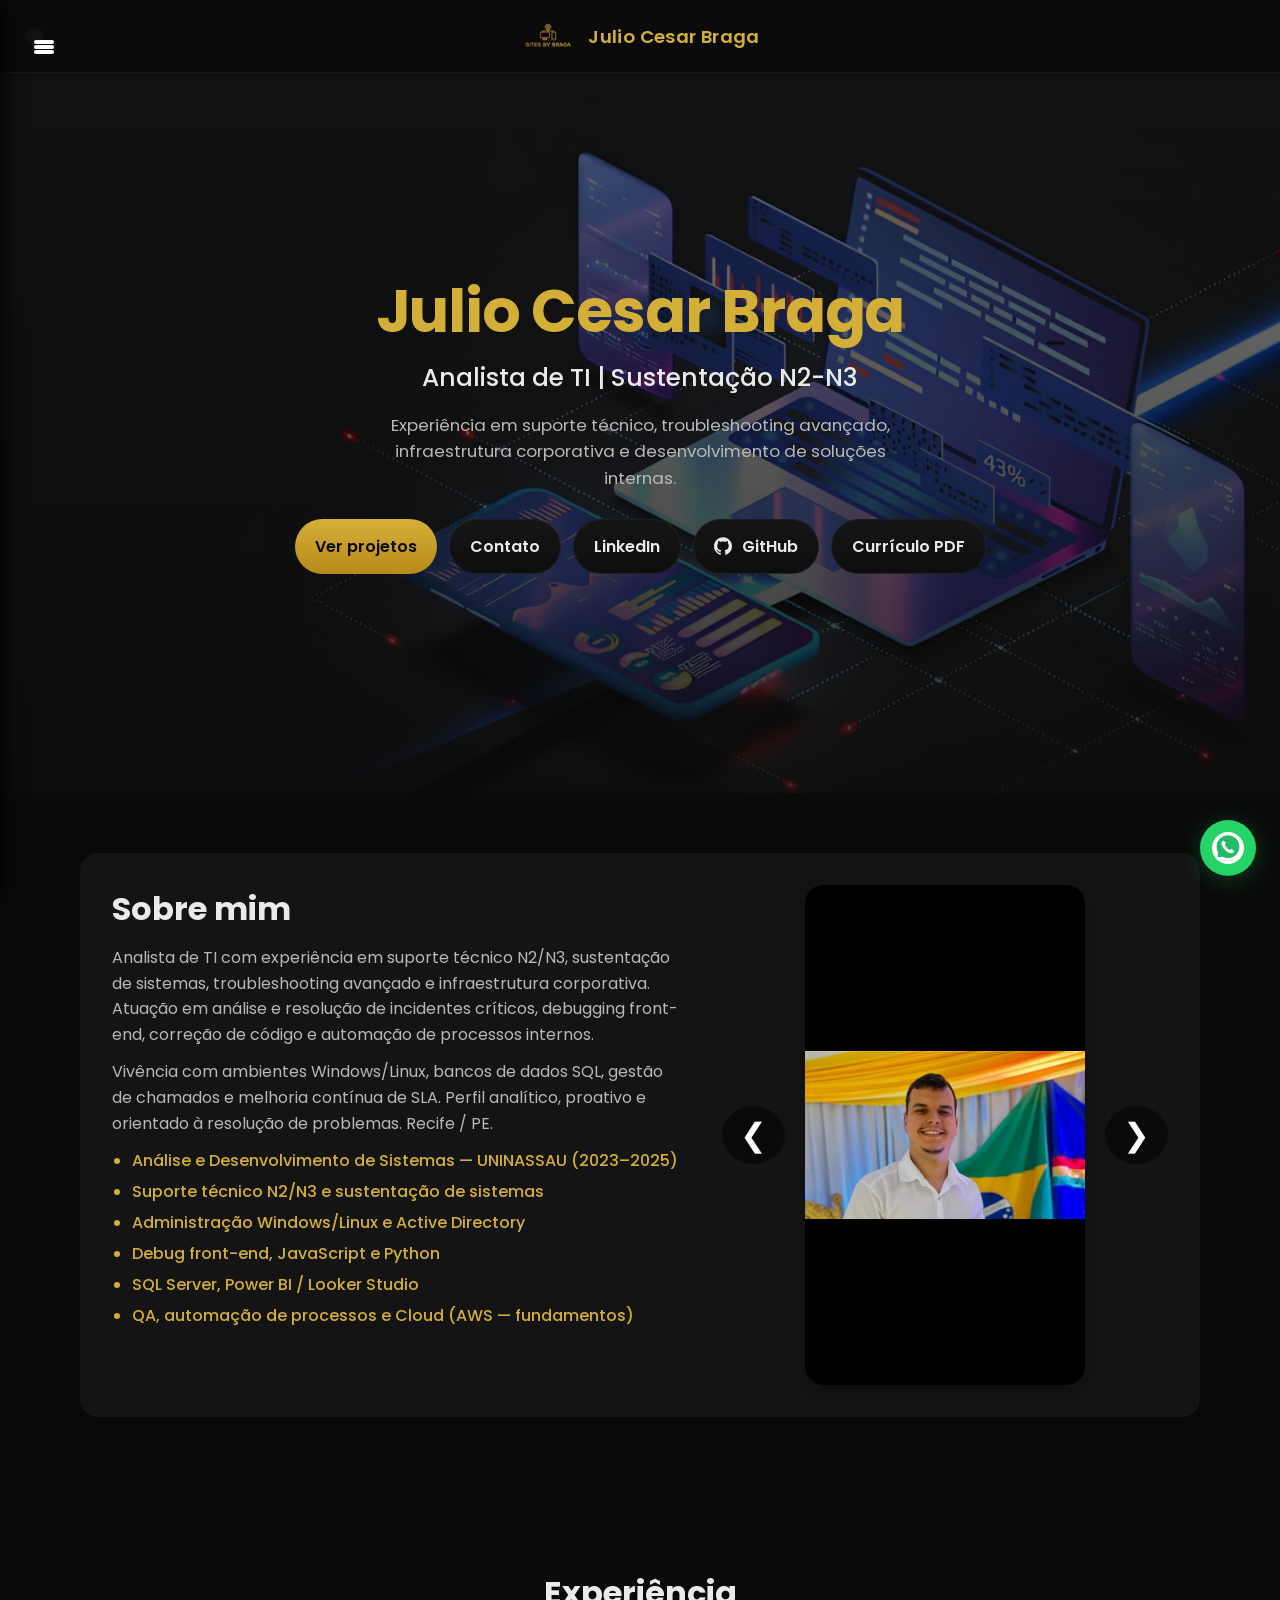
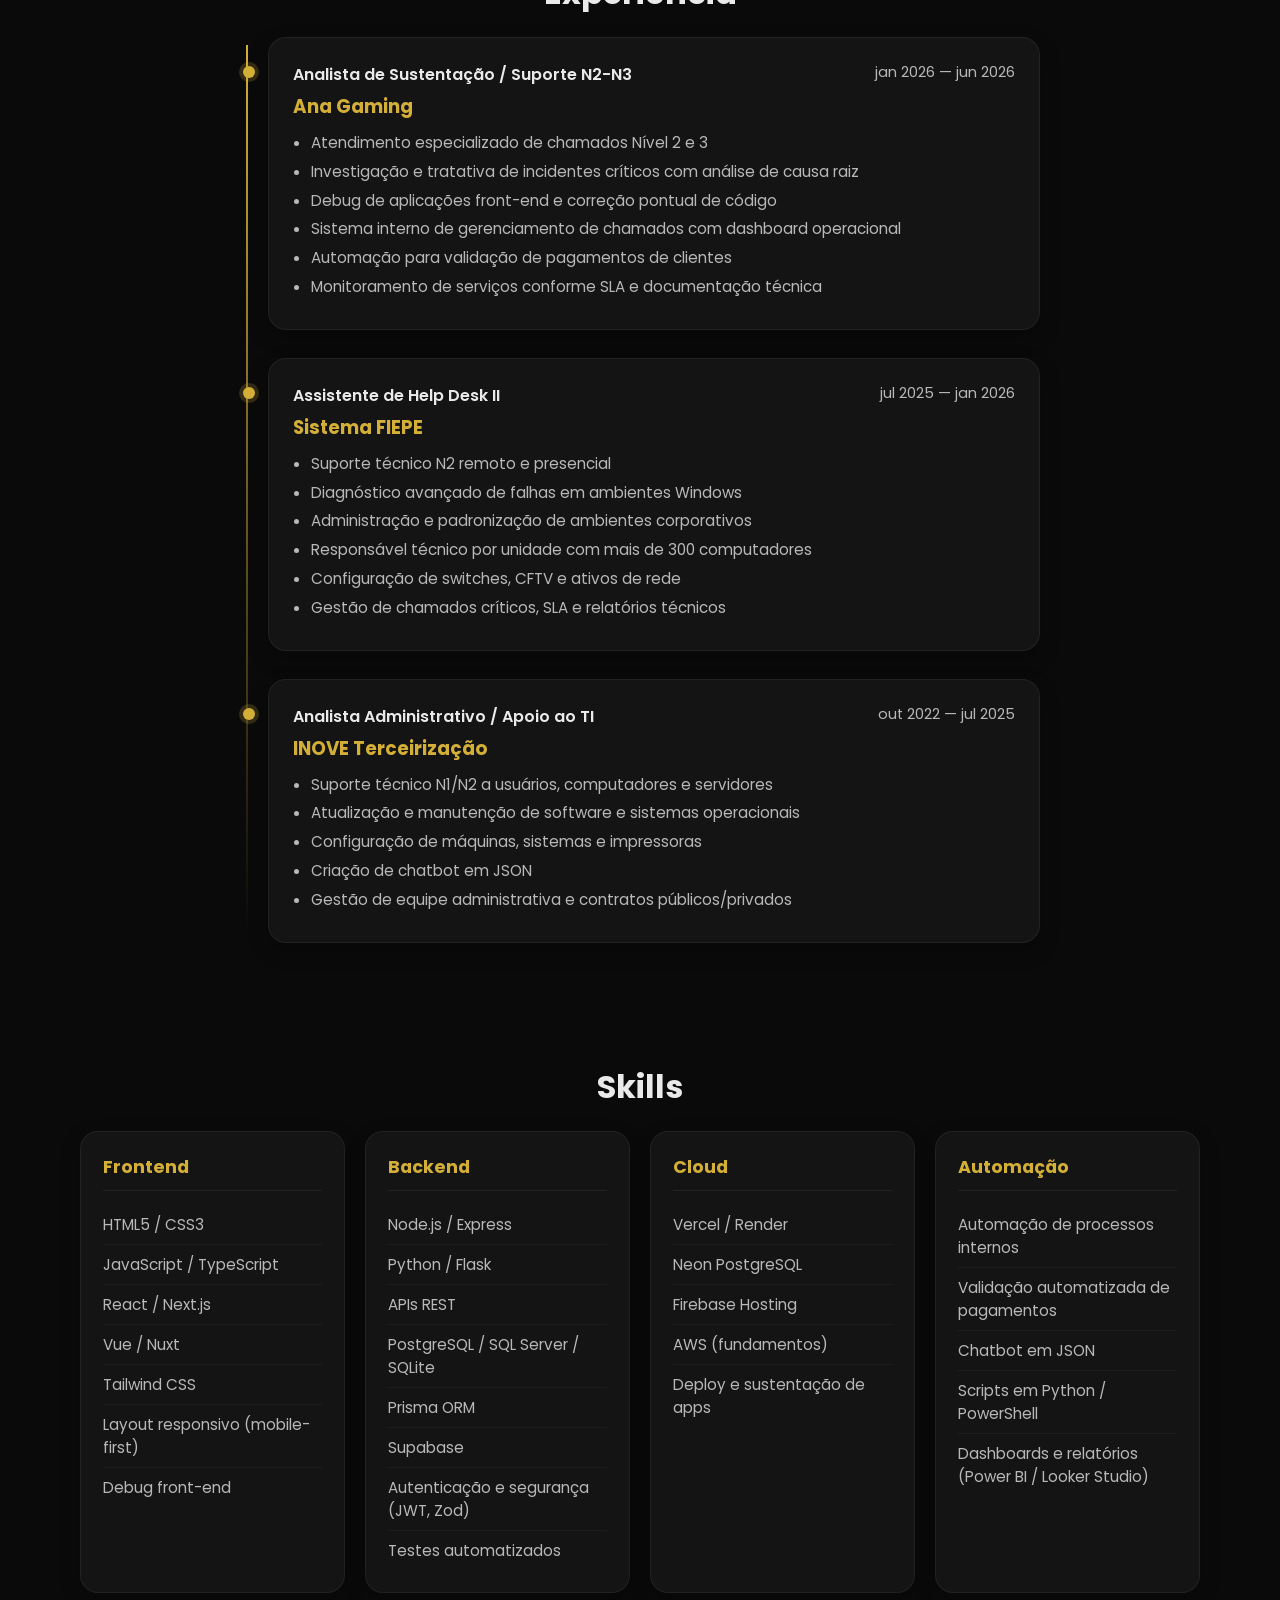
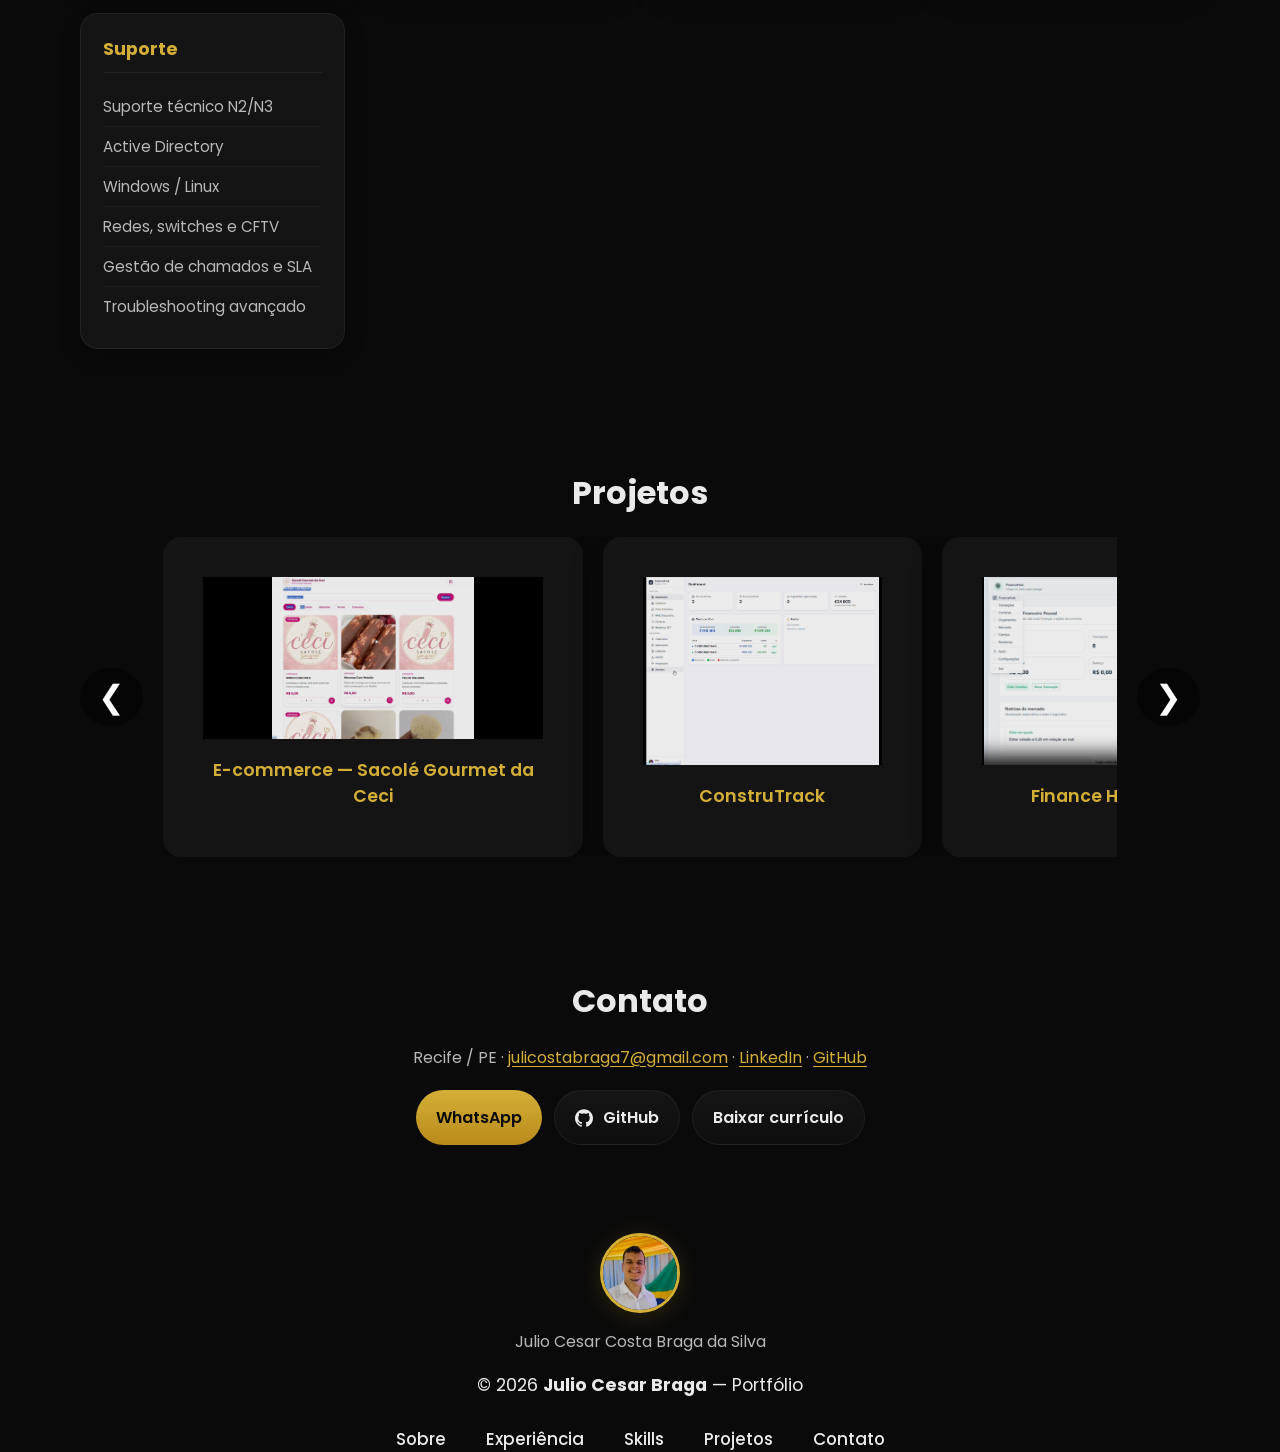
==== commit c3e20209: "Add e-commerce project, GED video, GitHub link and reorganize skills - Add Sacole Gourmet da Ceci e-" ====
--- a/index.html
+++ b/index.html
@@ -43,6 +43,10 @@
           <a href="#portfolio" class="btn gold">Ver projetos</a>
           <a href="#contato" class="btn">Contato</a>
           <a href="https://www.linkedin.com/in/julio-cesar-389a39224" class="btn" target="_blank" rel="noopener">LinkedIn</a>
+          <a href="https://github.com/Julio-Costa-Braga" class="btn" target="_blank" rel="noopener">
+            <svg viewBox="0 0 24 24" width="18" height="18" fill="currentColor" aria-hidden="true"><path d="M12 .297c-6.63 0-12 5.373-12 12 0 5.303 3.438 9.8 8.205 11.385.6.113.82-.258.82-.577 0-.285-.01-1.04-.015-2.04-3.338.724-4.042-1.61-4.042-1.61C4.422 18.07 3.633 17.7 3.633 17.7c-1.087-.744.084-.729.084-.729 1.205.084 1.838 1.236 1.838 1.236 1.07 1.835 2.809 1.305 3.495.998.108-.776.417-1.305.76-1.605-2.665-.3-5.466-1.332-5.466-5.93 0-1.31.465-2.38 1.235-3.22-.135-.303-.54-1.523.105-3.176 0 0 1.005-.322 3.3 1.23.96-.267 1.98-.399 3-.405 1.02.006 2.04.138 3 .405 2.28-1.552 3.285-1.23 3.285-1.23.645 1.653.24 2.873.12 3.176.765.84 1.23 1.91 1.23 3.22 0 4.61-2.805 5.625-5.475 5.92.42.36.81 1.096.81 2.22 0 1.606-.015 2.896-.015 3.286 0 .315.21.69.825.57C20.565 22.092 24 17.592 24 12.297c0-6.627-5.373-12-12-12"/></svg>
+            GitHub
+          </a>
           <a href="/static/curriculo-julio-cesar.pdf" class="btn" target="_blank" rel="noopener">Currículo PDF</a>
         </div>
       </div>
@@ -132,38 +136,59 @@
         <h2 class="title-lg">Skills</h2>
         <div class="skills-grid">
           <div class="skill-group">
-            <h3>Suporte & Infra</h3>
-            <ul>
-              <li>Suporte Técnico N2/N3</li>
+            <h3>Frontend</h3>
+            <ul>
+              <li>HTML5 / CSS3</li>
+              <li>JavaScript / TypeScript</li>
+              <li>React / Next.js</li>
+              <li>Vue / Nuxt</li>
+              <li>Tailwind CSS</li>
+              <li>Layout responsivo (mobile-first)</li>
+              <li>Debug front-end</li>
+            </ul>
+          </div>
+          <div class="skill-group">
+            <h3>Backend</h3>
+            <ul>
+              <li>Node.js / Express</li>
+              <li>Python / Flask</li>
+              <li>APIs REST</li>
+              <li>PostgreSQL / SQL Server / SQLite</li>
+              <li>Prisma ORM</li>
+              <li>Supabase</li>
+              <li>Autenticação e segurança (JWT, Zod)</li>
+              <li>Testes automatizados</li>
+            </ul>
+          </div>
+          <div class="skill-group">
+            <h3>Cloud</h3>
+            <ul>
+              <li>Vercel / Render</li>
+              <li>Neon PostgreSQL</li>
+              <li>Firebase Hosting</li>
+              <li>AWS (fundamentos)</li>
+              <li>Deploy e sustentação de apps</li>
+            </ul>
+          </div>
+          <div class="skill-group">
+            <h3>Automação</h3>
+            <ul>
+              <li>Automação de processos internos</li>
+              <li>Validação automatizada de pagamentos</li>
+              <li>Chatbot em JSON</li>
+              <li>Scripts em Python / PowerShell</li>
+              <li>Dashboards e relatórios (Power BI / Looker Studio)</li>
+            </ul>
+          </div>
+          <div class="skill-group">
+            <h3>Suporte</h3>
+            <ul>
+              <li>Suporte técnico N2/N3</li>
               <li>Active Directory</li>
               <li>Windows / Linux</li>
               <li>Redes, switches e CFTV</li>
-              <li>Cloud Computing (AWS — fundamentos)</li>
-            </ul>
-          </div>
-          <div class="skill-group">
-            <h3>Desenvolvimento</h3>
-            <ul>
-              <li>JavaScript</li>
-              <li>Python</li>
-              <li>Debug Front-End</li>
-              <li>QA / Testes de Software</li>
-              <li>Automação de Processos</li>
-            </ul>
-          </div>
-          <div class="skill-group">
-            <h3>Dados</h3>
-            <ul>
-              <li>SQL Server</li>
-              <li>Power BI / Looker Studio</li>
-            </ul>
-          </div>
-          <div class="skill-group">
-            <h3>Perfil</h3>
-            <ul>
-              <li>Analítico</li>
-              <li>Proativo</li>
-              <li>Orientado a resolução de problemas</li>
+              <li>Gestão de chamados e SLA</li>
+              <li>Troubleshooting avançado</li>
             </ul>
           </div>
         </div>
@@ -179,6 +204,18 @@
 
             <div class="carousel-item projeto-preview">
               <div class="preview-anim">
+                <img src="/static/img/ecommerce-sacole.png" alt="E-commerce Sacolé Gourmet da Ceci" class="preview-img" />
+                <div class="preview-overlay">
+                  <div class="preview-actions">
+                    <button type="button" class="btn-overlay" onclick="openEcommerceModal(false)">Detalhes</button>
+                  </div>
+                </div>
+              </div>
+              <div class="preview-title">E-commerce — Sacolé Gourmet da Ceci</div>
+            </div>
+
+            <div class="carousel-item projeto-preview">
+              <div class="preview-anim">
                 <div class="projeto-carousel">
                   <img src="/static/img/contrutrack.png" alt="ConstruTrack" class="preview-img" />
                 </div>
@@ -207,11 +244,7 @@
 
             <div class="carousel-item projeto-preview">
               <div class="preview-anim">
-                <div class="projeto-carousel">
-                  <img src="/static/img/ged-recursos-humanos.png" alt="Módulo de Recursos Humanos" class="preview-img projeto-carousel-img" id="projetoImg" />
-                  <button type="button" class="projeto-carousel-btn prev" onclick="mudarImagemProjeto(-1)">❮</button>
-                  <button type="button" class="projeto-carousel-btn next" onclick="mudarImagemProjeto(1)">❯</button>
-                </div>
+                <img src="/static/img/ged-video-thumb.png" alt="Gestão Eletrônica de Documentos (GED)" class="preview-img" />
                 <div class="preview-overlay">
                   <div class="preview-actions">
                     <button type="button" class="btn-overlay" onclick="openGedModal()">Detalhes</button>
@@ -257,26 +290,15 @@
     <section id="contato" class="section">
       <div class="container">
         <h2 class="title-lg">Contato</h2>
-        <p class="muted contact-intro">Recife / PE · <a href="mailto:julicostabraga7@gmail.com">julicostabraga7@gmail.com</a> · <a href="https://www.linkedin.com/in/julio-cesar-389a39224" target="_blank" rel="noopener">LinkedIn</a></p>
+        <p class="muted contact-intro">Recife / PE · <a href="mailto:julicostabraga7@gmail.com">julicostabraga7@gmail.com</a> · <a href="https://www.linkedin.com/in/julio-cesar-389a39224" target="_blank" rel="noopener">LinkedIn</a> · <a href="https://github.com/Julio-Costa-Braga" target="_blank" rel="noopener">GitHub</a></p>
         <div class="contact-links">
           <a href="https://wa.me/5581987370011" class="btn gold" target="_blank" rel="noopener">WhatsApp</a>
+          <a href="https://github.com/Julio-Costa-Braga" class="btn" target="_blank" rel="noopener">
+            <svg viewBox="0 0 24 24" width="18" height="18" fill="currentColor" aria-hidden="true"><path d="M12 .297c-6.63 0-12 5.373-12 12 0 5.303 3.438 9.8 8.205 11.385.6.113.82-.258.82-.577 0-.285-.01-1.04-.015-2.04-3.338.724-4.042-1.61-4.042-1.61C4.422 18.07 3.633 17.7 3.633 17.7c-1.087-.744.084-.729.084-.729 1.205.084 1.838 1.236 1.838 1.236 1.07 1.835 2.809 1.305 3.495.998.108-.776.417-1.305.76-1.605-2.665-.3-5.466-1.332-5.466-5.93 0-1.31.465-2.38 1.235-3.22-.135-.303-.54-1.523.105-3.176 0 0 1.005-.322 3.3 1.23.96-.267 1.98-.399 3-.405 1.02.006 2.04.138 3 .405 2.28-1.552 3.285-1.23 3.285-1.23.645 1.653.24 2.873.12 3.176.765.84 1.23 1.91 1.23 3.22 0 4.61-2.805 5.625-5.475 5.92.42.36.81 1.096.81 2.22 0 1.606-.015 2.896-.015 3.286 0 .315.21.69.825.57C20.565 22.092 24 17.592 24 12.297c0-6.627-5.373-12-12-12"/></svg>
+            GitHub
+          </a>
           <a href="/static/curriculo-julio-cesar.pdf" class="btn" target="_blank" rel="noopener">Baixar currículo</a>
         </div>
-        <form class="card contato-form" onsubmit="sendEmail(event)">
-          <label>
-            Nome
-            <input class="input" type="text" id="nome" placeholder="Seu nome" required>
-          </label>
-          <label>
-            Email
-            <input class="input" type="email" id="email" placeholder="Seu email" required>
-          </label>
-          <label>
-            Mensagem
-            <textarea class="input" id="mensagem" rows="5" placeholder="Sua mensagem" required></textarea>
-          </label>
-          <button class="btn gold" type="submit">Enviar</button>
-        </form>
       </div>
     </section>
   </main>
@@ -350,24 +372,103 @@
     <div class="modal-content">
       <button type="button" class="modal-close" onclick="closeGedModal()" aria-label="Fechar">✕</button>
       <div class="modal-header">
-        <h2 id="ged-title">Gestão de Documentos (GED)</h2>
+        <h2 id="ged-title">Gestão Eletrônica de Documentos (GED) — Faculdade Nova Roma</h2>
       </div>
       <div class="modal-body">
+        <div class="modal-section video-section">
+          <video id="gedVideo" controls preload="metadata" style="width:100%; max-height:360px; background:#000">
+            <source src="/static/ged-video.mp4" type="video/mp4">
+            Seu navegador não suporta vídeo.
+          </video>
+        </div>
         <div class="modal-section">
           <h3>Resumo</h3>
-          <p>Módulo de gestão documental com foco em Recursos Humanos e rotinas administrativas — organização, visualização e fluxo de documentos em ambiente corporativo.</p>
-        </div>
-        <div class="modal-section">
-          <h3>Destaques</h3>
+          <p>Em parceria, desenvolvemos de ponta a ponta um GED para a Faculdade Nova Roma, transformando processos manuais em uma solução digital, organizada e segura. O sistema foi pensado para centralizar documentos e facilitar a rotina de áreas como RH, financeiro e administrativo.</p>
+        </div>
+        <div class="modal-section">
+          <h3>Funcionalidades</h3>
           <ul class="features-list">
-            <li>Telas de RH e gestão documental</li>
-            <li>Interface orientada a operação diária</li>
-            <li>Carrossel de prévias no portfólio</li>
+            <li><strong>Pré-cadastramento, captura e classificação</strong> de documentos</li>
+            <li><strong>Gestão de colaboradores</strong> e controle de férias</li>
+            <li><strong>Envio de documentos por e-mail</strong> com múltiplos anexos</li>
+            <li><strong>Assinatura eletrônica</strong> com registro de nome, CPF e data/hora</li>
+            <li><strong>Controle de acesso</strong> por perfil</li>
+            <li><strong>Central de notificações</strong></li>
+            <li><strong>Lixeira</strong> com recuperação</li>
+            <li><strong>Trilhas de auditoria</strong></li>
           </ul>
+        </div>
+        <div class="modal-section">
+          <h3>Stack</h3>
+          <div class="tech-grid">
+            <div class="tech-item"><strong>Back-end:</strong> Node.js + Express</div>
+            <div class="tech-item"><strong>Linguagem:</strong> JavaScript</div>
+            <div class="tech-item"><strong>Front-end:</strong> Tailwind CSS</div>
+            <div class="tech-item"><strong>Banco:</strong> PostgreSQL (Supabase)</div>
+            <div class="tech-item"><strong>Segurança:</strong> JWT + Zod</div>
+            <div class="tech-item"><strong>E-mail:</strong> Resend</div>
+            <div class="tech-item"><strong>QA:</strong> Testes automatizados</div>
+            <div class="tech-item"><strong>Deploy:</strong> Produção com domínio próprio</div>
+          </div>
+        </div>
+        <div class="modal-section">
+          <h3>Aprendizado</h3>
+          <p>Oportunidade de colocar em prática conhecimentos de <strong>Full Stack, APIs, banco de dados, segurança, arquitetura e sustentação</strong> — com um reforço importante: antes de pensar no código, é fundamental entender o problema e o fluxo do negócio.</p>
         </div>
       </div>
       <div class="modal-footer">
         <button type="button" class="btn gold" onclick="closeGedModal()">Fechar</button>
+      </div>
+    </div>
+  </div>
+
+  <!-- MODAL E-commerce -->
+  <div id="ecommerceModal" class="modal" role="dialog" aria-modal="true" aria-labelledby="ecommerce-title">
+    <div class="modal-overlay" onclick="closeEcommerceModal()"></div>
+    <div class="modal-content">
+      <button type="button" class="modal-close" onclick="closeEcommerceModal()" aria-label="Fechar">✕</button>
+      <div class="modal-header">
+        <h2 id="ecommerce-title">E-commerce — Sacolé Gourmet da Ceci</h2>
+      </div>
+      <div class="modal-body">
+        <div class="modal-section video-section">
+          <video id="ecommerceVideo" controls preload="metadata" style="width:100%; max-height:360px; background:#000">
+            <source src="/static/ecommerce-sacole-video.mp4" type="video/mp4">
+            Seu navegador não suporta vídeo.
+          </video>
+        </div>
+        <div class="modal-section">
+          <h3>Resumo</h3>
+          <p>E-commerce completo desenvolvido para a <strong>Sacolé Gourmet da Ceci</strong>, com foco em facilitar as vendas e organizar toda a gestão do negócio. Oportunidade de aprofundar conhecimentos em <strong>Next.js e TypeScript</strong> na prática, trabalhando com Server Components, Server Actions, transações no banco, validações e testes automatizados.</p>
+        </div>
+        <div class="modal-section">
+          <h3>Funcionalidades</h3>
+          <ul class="features-list">
+            <li><strong>Carrinho e checkout</strong> completos</li>
+            <li><strong>Pedidos via WhatsApp</strong></li>
+            <li><strong>Entrega ou retirada</strong> no pedido</li>
+            <li><strong>Controle automático de estoque</strong></li>
+            <li><strong>Painel administrativo</strong></li>
+            <li><strong>Cadastro de produtos</strong>, ingredientes e receitas</li>
+            <li><strong>Cálculo de custos e rentabilidade</strong></li>
+            <li><strong>Histórico de movimentações</strong></li>
+          </ul>
+        </div>
+        <div class="modal-section">
+          <h3>Stack</h3>
+          <div class="tech-grid">
+            <div class="tech-item"><strong>Framework:</strong> Next.js 16 + React 19</div>
+            <div class="tech-item"><strong>Linguagem:</strong> TypeScript</div>
+            <div class="tech-item"><strong>ORM:</strong> Prisma</div>
+            <div class="tech-item"><strong>Banco:</strong> PostgreSQL (Neon)</div>
+            <div class="tech-item"><strong>UI:</strong> Tailwind CSS</div>
+            <div class="tech-item"><strong>Deploy:</strong> Render</div>
+            <div class="tech-item"><strong>Qualidade:</strong> 41 testes automatizados + lint + typecheck</div>
+          </div>
+        </div>
+      </div>
+      <div class="modal-footer">
+        <button type="button" class="btn gold" onclick="closeEcommerceModal()">Fechar</button>
       </div>
     </div>
   </div>
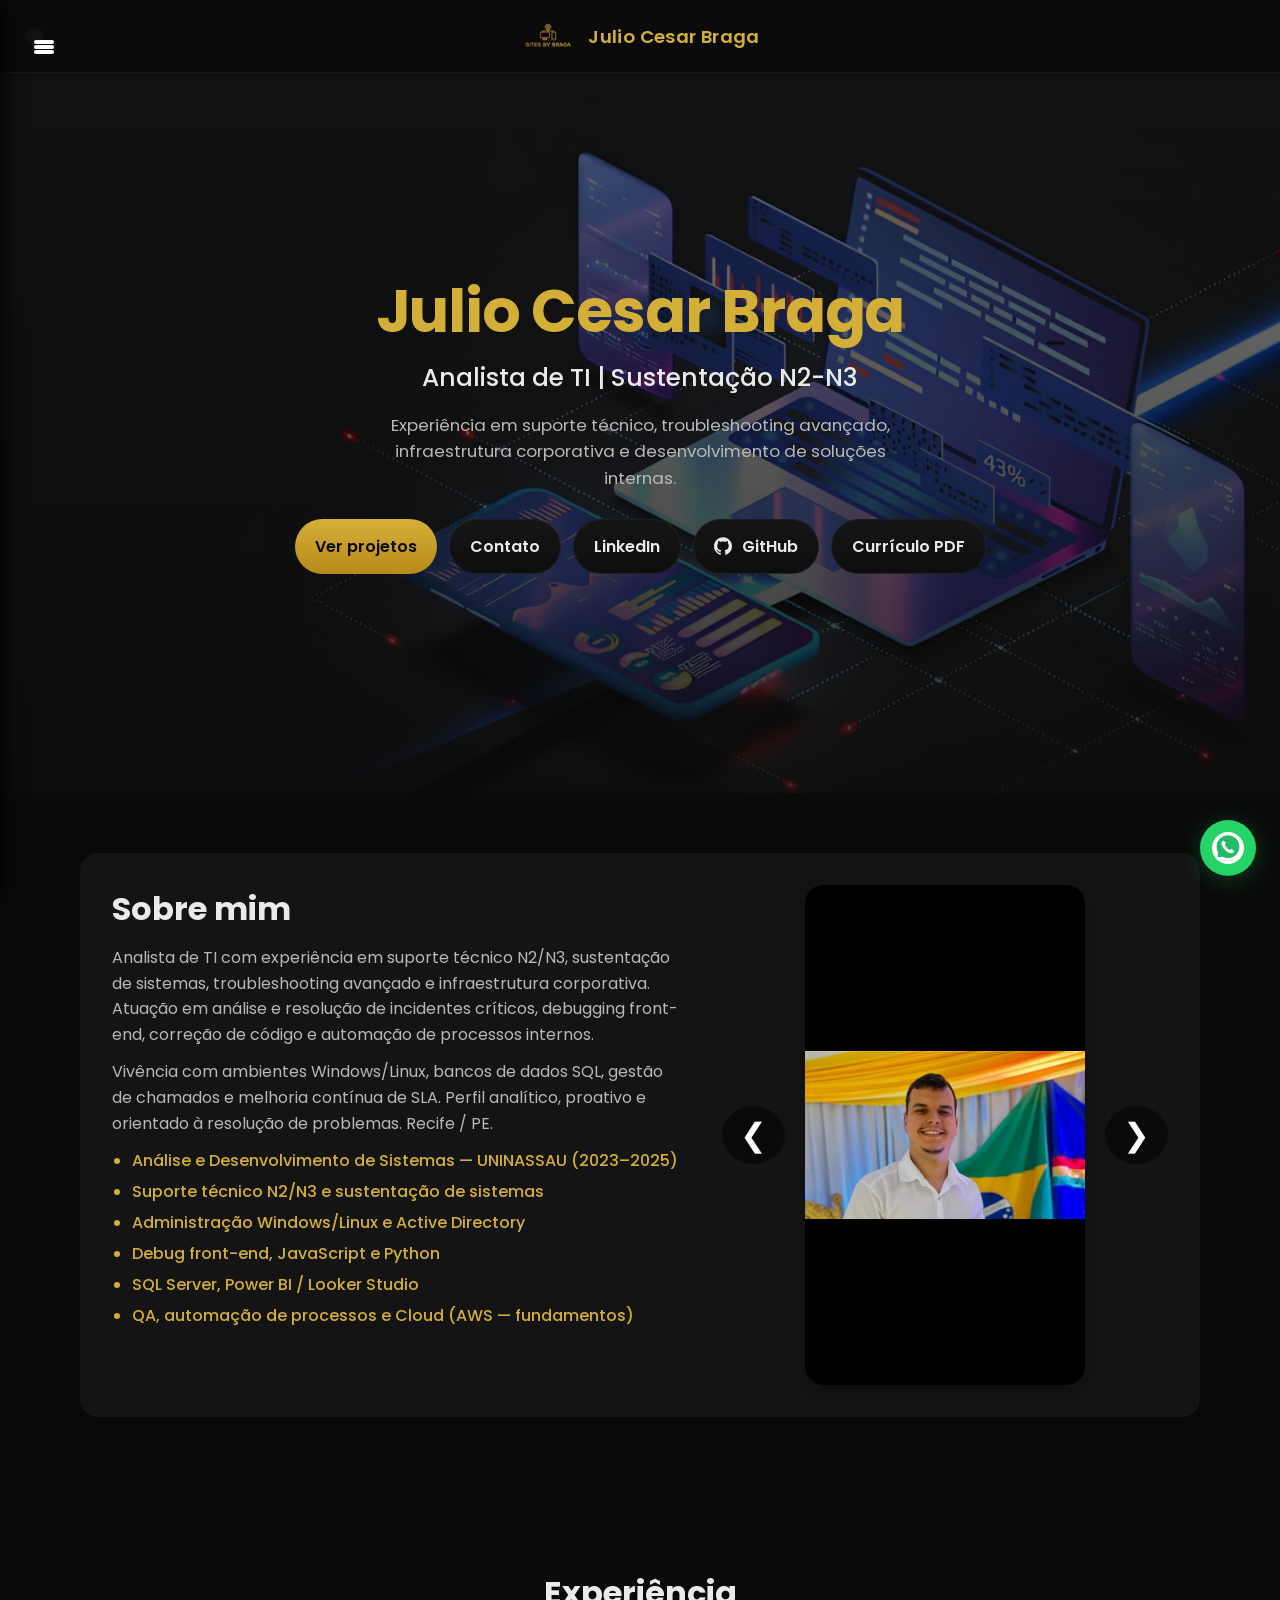
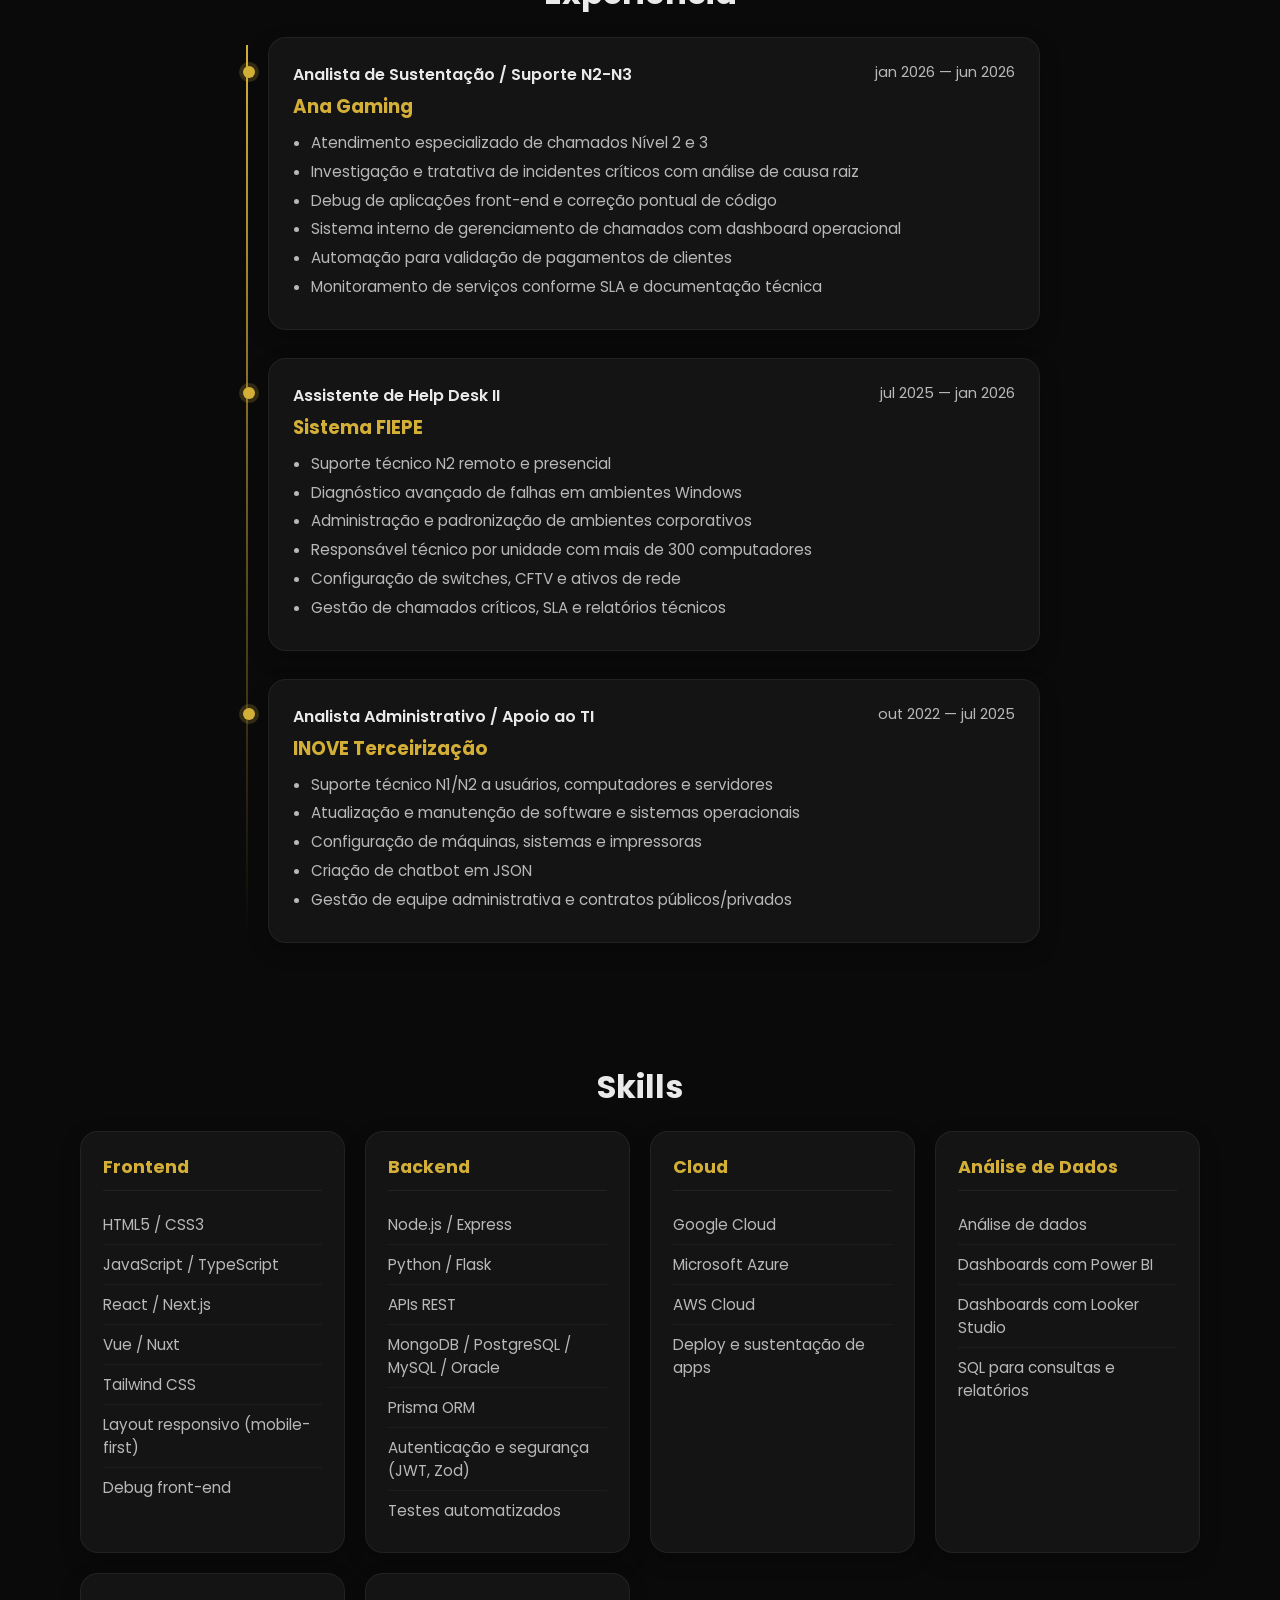
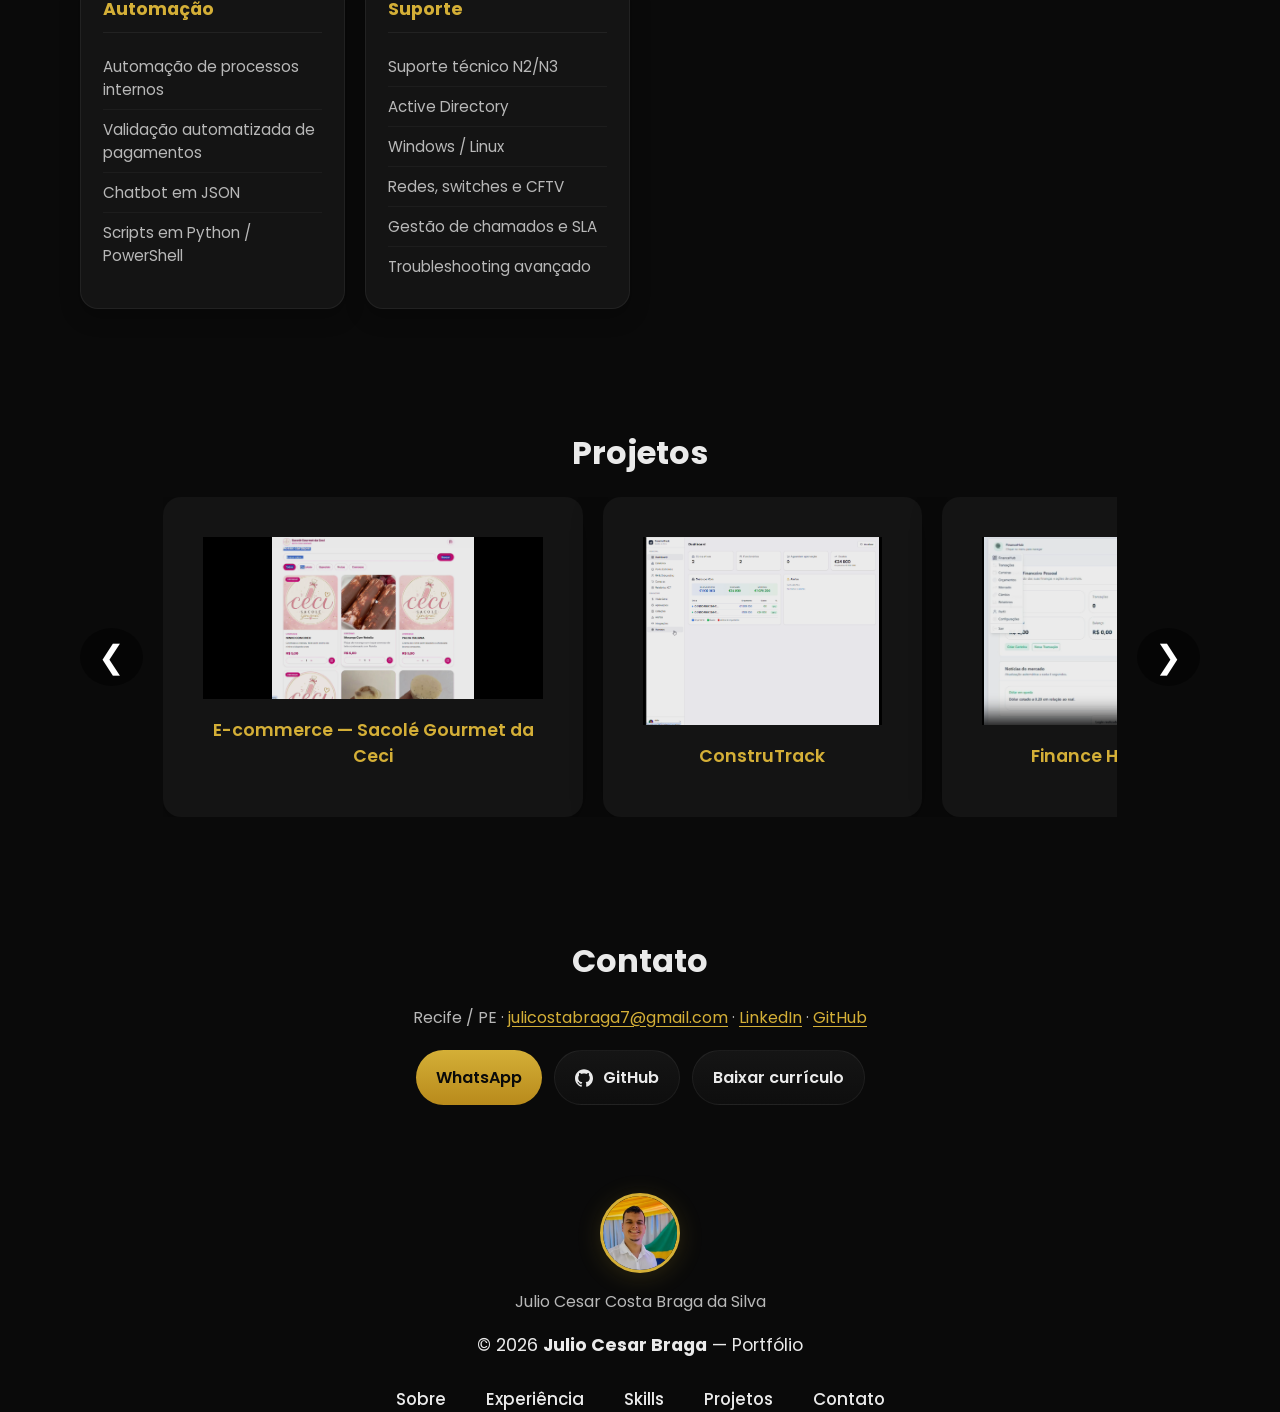
==== commit e60d7131: "Update skills: GCP/Azure/AWS cloud, MongoDB/PostgreSQL/MySQL/Oracle, data analysis with Power BI and" ====
--- a/index.html
+++ b/index.html
@@ -153,9 +153,8 @@
               <li>Node.js / Express</li>
               <li>Python / Flask</li>
               <li>APIs REST</li>
-              <li>PostgreSQL / SQL Server / SQLite</li>
+              <li>MongoDB / PostgreSQL / MySQL / Oracle</li>
               <li>Prisma ORM</li>
-              <li>Supabase</li>
               <li>Autenticação e segurança (JWT, Zod)</li>
               <li>Testes automatizados</li>
             </ul>
@@ -163,11 +162,19 @@
           <div class="skill-group">
             <h3>Cloud</h3>
             <ul>
-              <li>Vercel / Render</li>
-              <li>Neon PostgreSQL</li>
-              <li>Firebase Hosting</li>
-              <li>AWS (fundamentos)</li>
+              <li>Google Cloud</li>
+              <li>Microsoft Azure</li>
+              <li>AWS Cloud</li>
               <li>Deploy e sustentação de apps</li>
+            </ul>
+          </div>
+          <div class="skill-group">
+            <h3>Análise de Dados</h3>
+            <ul>
+              <li>Análise de dados</li>
+              <li>Dashboards com Power BI</li>
+              <li>Dashboards com Looker Studio</li>
+              <li>SQL para consultas e relatórios</li>
             </ul>
           </div>
           <div class="skill-group">
@@ -177,7 +184,6 @@
               <li>Validação automatizada de pagamentos</li>
               <li>Chatbot em JSON</li>
               <li>Scripts em Python / PowerShell</li>
-              <li>Dashboards e relatórios (Power BI / Looker Studio)</li>
             </ul>
           </div>
           <div class="skill-group">
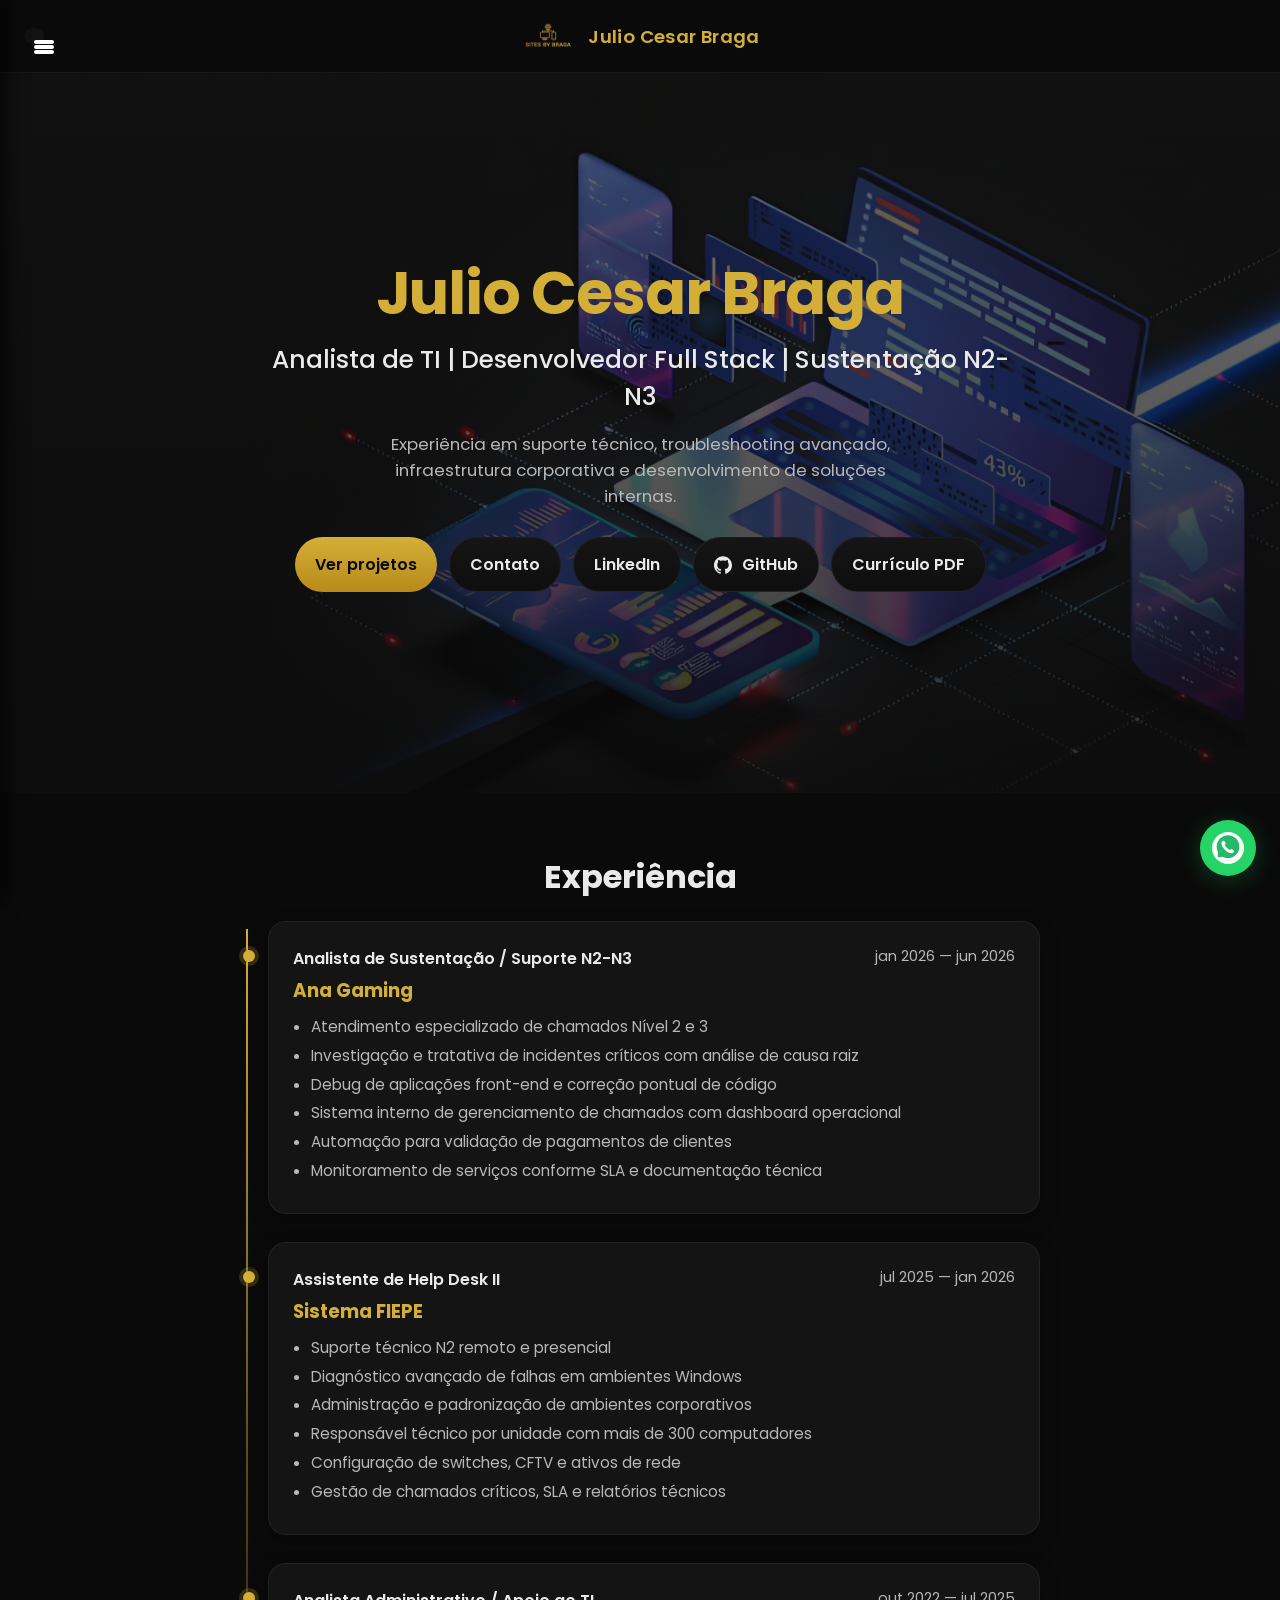
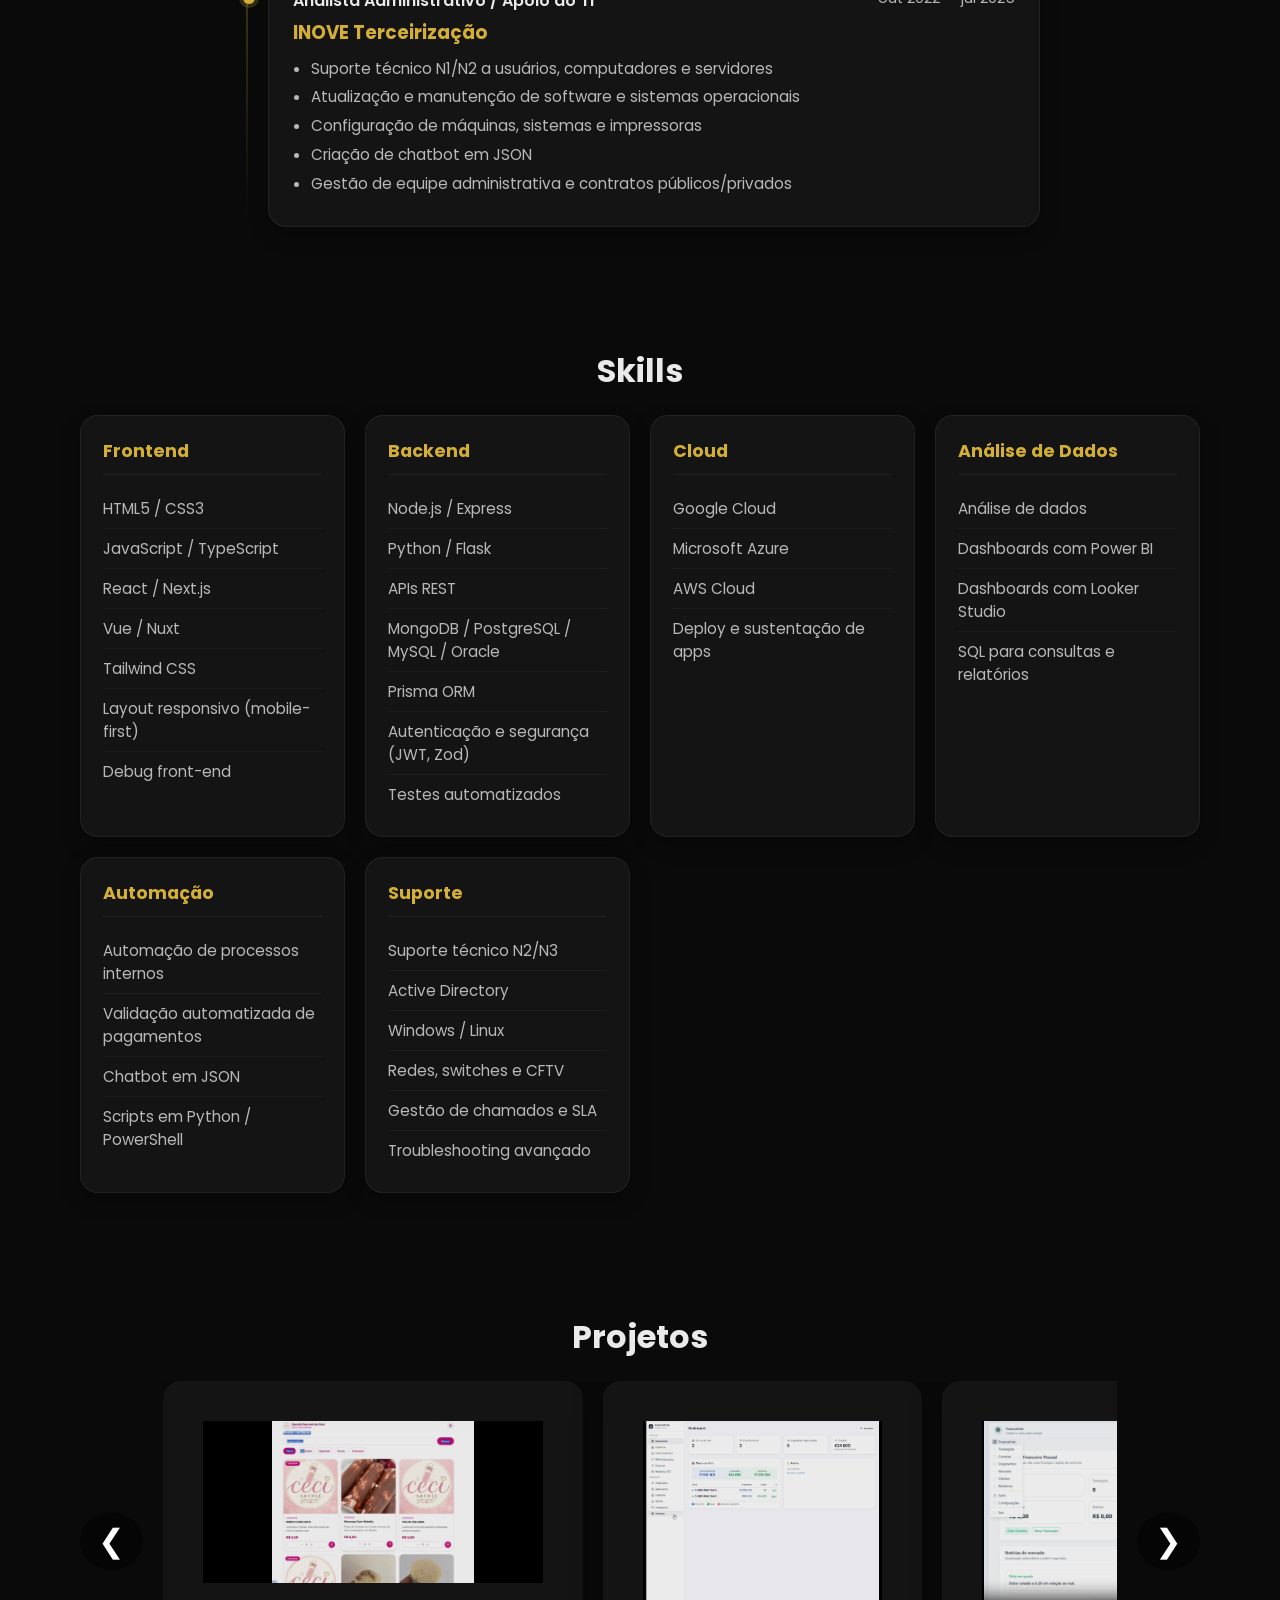
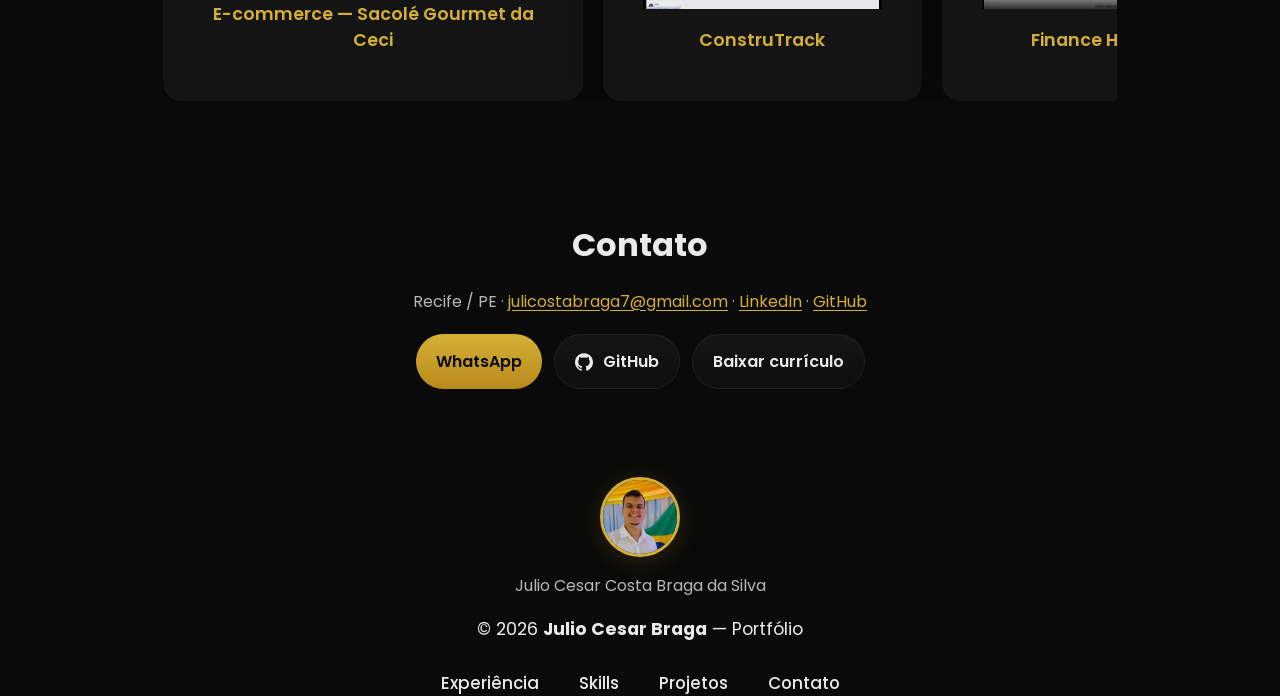
==== commit 94dc1b2e: "Remove 'Sobre mim' section (redundant with Skills), add Full Stack to title, clean nav and JS" ====
--- a/index.html
+++ b/index.html
@@ -26,7 +26,6 @@
 
   <div id="backdrop" onclick="toggleMobile(false)"></div>
   <nav id="drawer" aria-hidden="true">
-    <a href="#sobre" onclick="toggleMobile(false)">Sobre</a>
     <a href="#experiencia" onclick="toggleMobile(false)">Experiência</a>
     <a href="#skills" onclick="toggleMobile(false)">Skills</a>
     <a href="#portfolio" onclick="toggleMobile(false)">Projetos</a>
@@ -37,7 +36,7 @@
     <section class="hero">
       <div class="container hero-inner">
         <p class="hero-brand">Julio Cesar Braga</p>
-        <h1>Analista de TI | Sustentação N2-N3</h1>
+        <h1>Analista de TI | Desenvolvedor Full Stack | Sustentação N2-N3</h1>
         <p class="muted hero-lead">Experiência em suporte técnico, troubleshooting avançado, infraestrutura corporativa e desenvolvimento de soluções internas.</p>
         <div class="hero-ctas">
           <a href="#portfolio" class="btn gold">Ver projetos</a>
@@ -48,31 +47,6 @@
             GitHub
           </a>
           <a href="/static/curriculo-julio-cesar.pdf" class="btn" target="_blank" rel="noopener">Currículo PDF</a>
-        </div>
-      </div>
-    </section>
-
-    <section id="sobre" class="section quem-sou-eu">
-      <div class="container quem-sou-eu-container">
-        <div class="quem-sou-eu-info">
-          <h2 class="title-lg">Sobre mim</h2>
-          <p>Analista de TI com experiência em suporte técnico N2/N3, sustentação de sistemas, troubleshooting avançado e infraestrutura corporativa. Atuação em análise e resolução de incidentes críticos, debugging front-end, correção de código e automação de processos internos.</p>
-          <p class="muted" style="margin-top:12px">Vivência com ambientes Windows/Linux, bancos de dados SQL, gestão de chamados e melhoria contínua de SLA. Perfil analítico, proativo e orientado à resolução de problemas. Recife / PE.</p>
-          <ul>
-            <li>Análise e Desenvolvimento de Sistemas — UNINASSAU (2023–2025)</li>
-            <li>Suporte técnico N2/N3 e sustentação de sistemas</li>
-            <li>Administração Windows/Linux e Active Directory</li>
-            <li>Debug front-end, JavaScript e Python</li>
-            <li>SQL Server, Power BI / Looker Studio</li>
-            <li>QA, automação de processos e Cloud (AWS — fundamentos)</li>
-          </ul>
-        </div>
-        <div class="carousel-container">
-          <button class="carousel-btn left" onclick="showPrev()" aria-label="Foto anterior">❮</button>
-          <div class="carousel-single">
-            <img id="carousel-img" src="/static/img/imgdev.jpg" alt="Foto de Julio Cesar Braga" />
-          </div>
-          <button class="carousel-btn right" onclick="showNext()" aria-label="Próxima foto">❯</button>
         </div>
       </div>
     </section>
@@ -317,7 +291,6 @@
       </div>
       <span class="brand-footer">© <span id="year"></span> <b>Julio Cesar Braga</b> — Portfólio</span>
       <nav class="footer-nav">
-        <a href="#sobre">Sobre</a>
         <a href="#experiencia">Experiência</a>
         <a href="#skills">Skills</a>
         <a href="#portfolio">Projetos</a>
